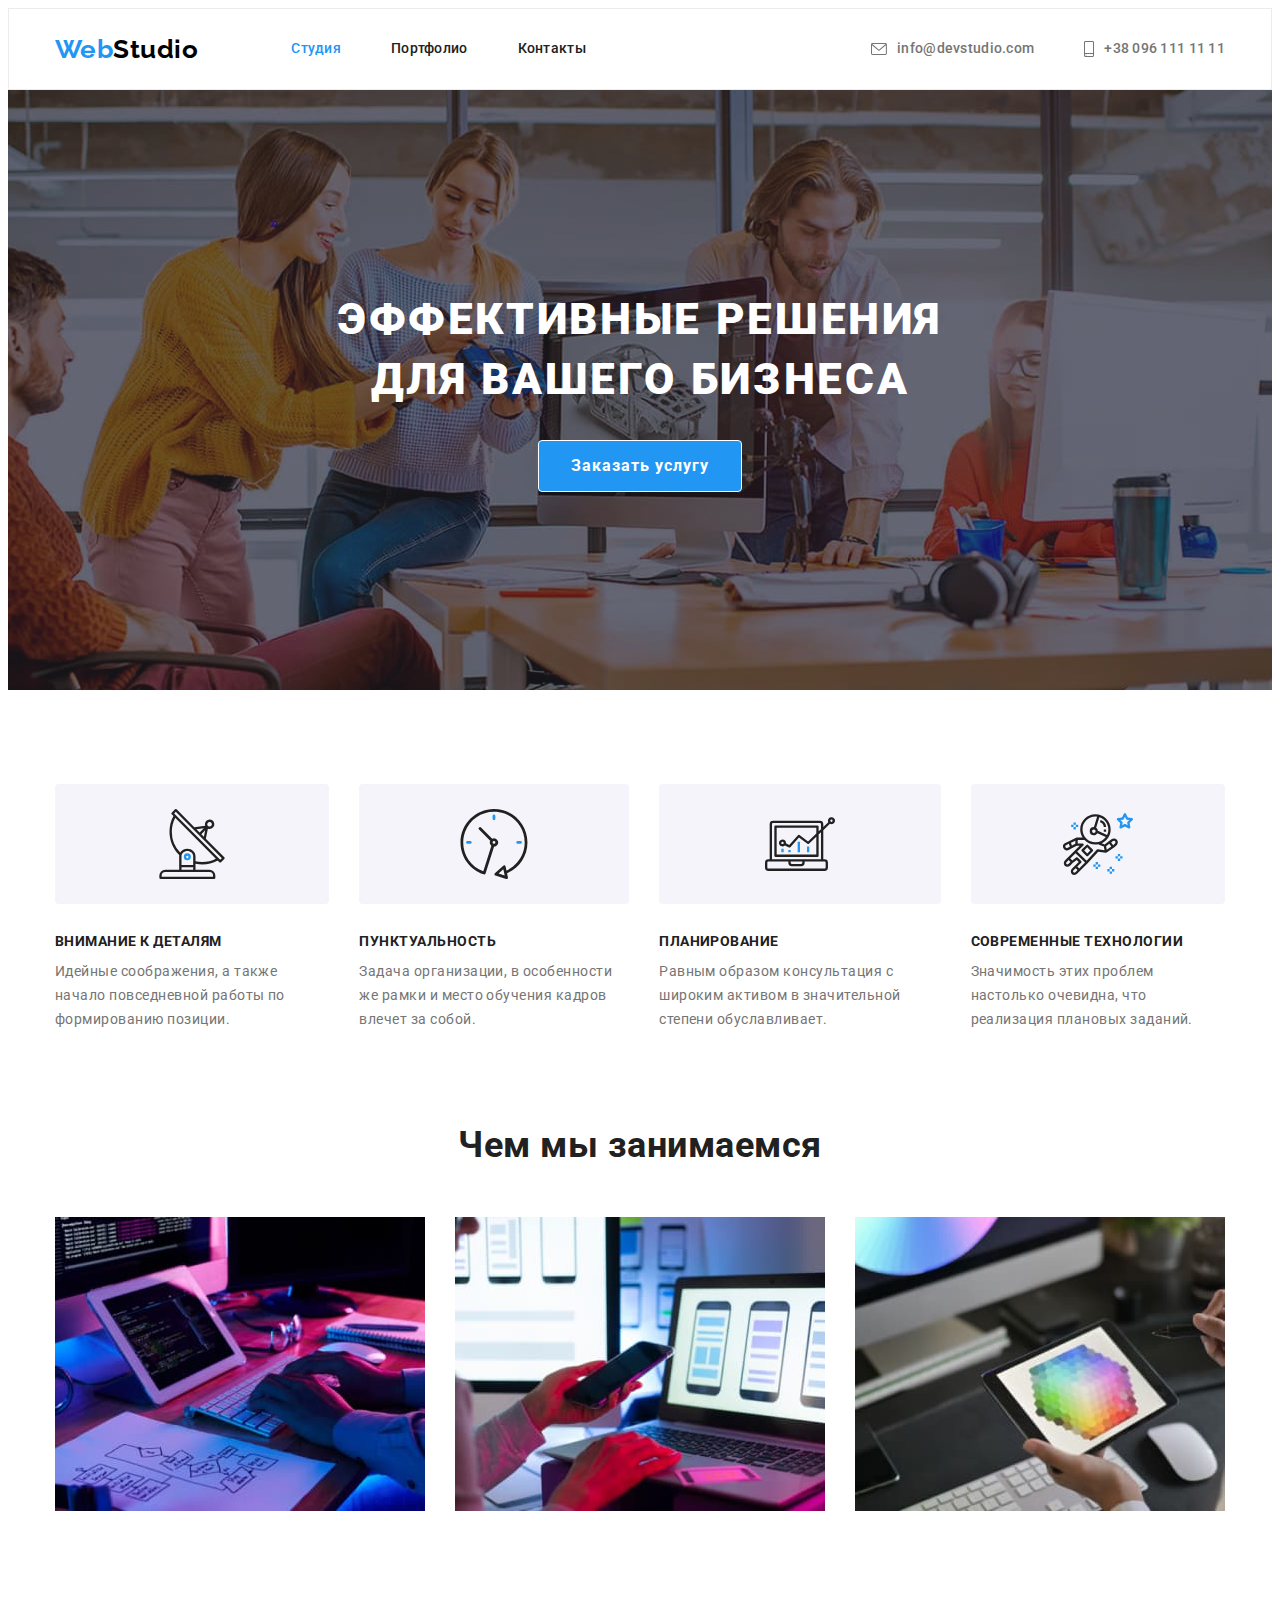
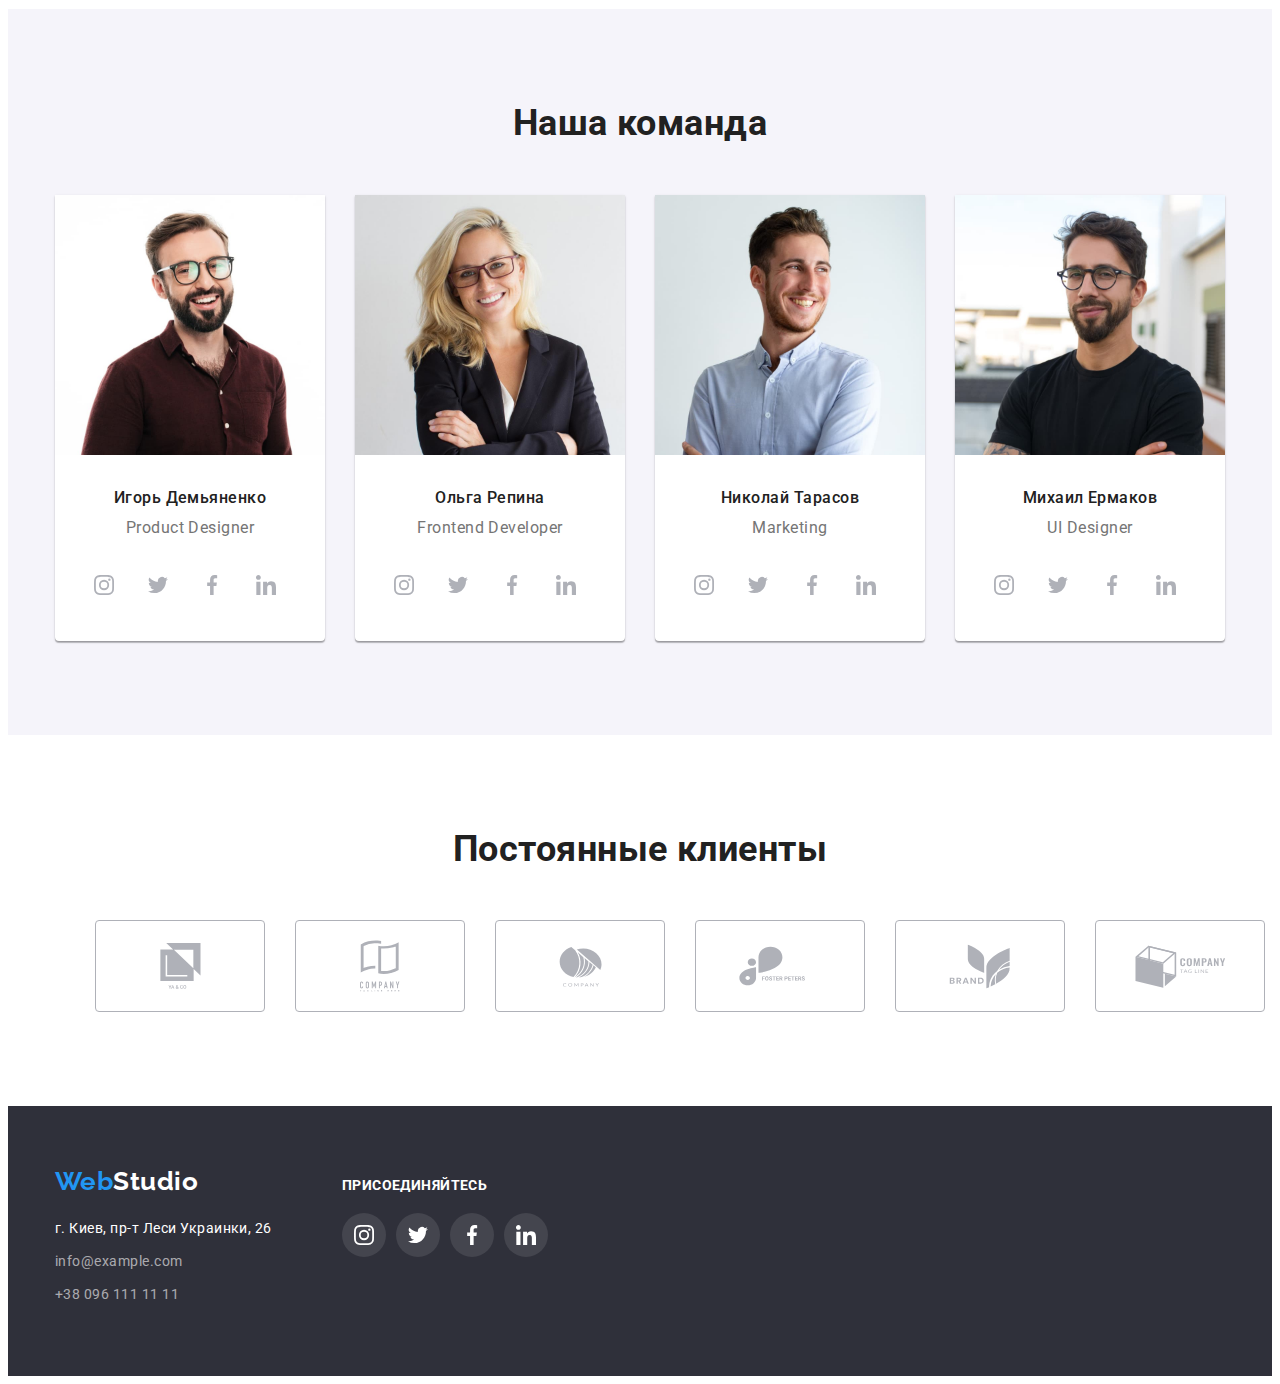
==== index.html @ 28f745b4 "Initial commit" ====
<!DOCTYPE html>
<html lang="ru">
  <head>
    <meta charset="UTF-8" />
    <meta http-equiv="X-UA-Compatible" content="IE=edge" />
    <meta name="viewport" content="width=device-width, initial-scale=1.0" />
    <title>Document</title>
    <link
      href="https://fonts.googleapis.com/css2?family=Raleway:wght@700&family=Roboto:wght@400;500;700;900&display=swap"
      rel="stylesheet"
    />
    <link
      rel="stylesheet"
      href="https://cdnjs.cloudflare.com/ajax/libs/modern-normalize/1.1.0/modern-normalize.min.css"
      integrity="sha512-wpPYUAdjBVSE4KJnH1VR1HeZfpl1ub8YT/NKx4PuQ5NmX2tKuGu6U/JRp5y+Y8XG2tV+wKQpNHVUX03MfMFn9Q=="
      crossorigin="anonymous"
      referrerpolicy="no-referrer"
    />
    <link rel="stylesheet" href="./css/styles.css" />
  </head>
  <body class="page">
    <!-- Шапка -->
    <header>
      <div class="container">
        <nav class="main-nav-cont">
          <a href="./index.html" class="logo"
            ><span class="logo-part">Web</span
            ><span class="logo-parttwo">Studio</span></a
          >
          <ul class="site-nav list">
            <li class="nav-item">
              <a href="./index.html" class="link studio nav-active">Студия</a>
            </li>
            <li class="nav-item">
              <a href="./portfolio.html" class="link">Портфолио</a>
            </li>
            <li class="nav-item"><a href="" class="link">Контакты</a></li>
          </ul>

          <ul class="contact list">
            <li class="contact-item">
              <a href="mailto:info@devstudio.com" class="info"
                ><svg class="icon-letter">
                  <use href="./images/icon/icons.svg#letter"></use>
                </svg>
                info@devstudio.com</a
              >
            </li>
            <li class="contact-item">
              <a href="tel:+380961111111" class="info"
                ><svg class="icon-smartphone">
                  <use href="./images/icon/icons.svg#smartphone"></use>
                </svg>
                +38 096 111 11 11</a
              >
            </li>
          </ul>
        </nav>
      </div>
    </header>
    <!-- Уникальный контент страницы -->
    <main>
      <!-- Герой -->
      <section class="hero">
        <div class="container hero-center">
          <h1 class="hero-title">
            Эффективные решения <br />
            для вашего бизнеса
          </h1>
          <button type="button" class="button-general">Заказать услугу</button>
        </div>
      </section>
      <!-- Пункты эфективного бизнеса -->
      <section class="section">
        <div class="container">
          <h2 class="opacity">Пункты эфективного бизнеса</h2>
          <ul class="list items-way">
            <li class="li-way icon-antena">
             <div class="container-tile"> <svg class=""><use href="./images/icon/icons.svg#antenna"></use></svg> </div>
              <h3 class="subtitle">Внимание к деталям</h3>
              <p class="item">
                Идейные соображения, а также начало повседневной работы по
                формированию позиции.
              </p>
            </li>
            <li class="li-way icon-clock">
            <div class="container-tile"><svg class=""><use href="./images/icon/icons.svg#clock"></use></svg></div> 
              <h3 class="subtitle">Пунктуальность</h3>
              <p class="item">
                Задача организации, в особенности же рамки и место обучения
                кадров влечет за собой.
              </p>
            </li>
            <li class="li-way icon-diagram">
            <div class="container-tile"> <svg class=""><use href="./images/icon/icons.svg#diagram"></use></svg></div>
              <h3 class="subtitle">Планирование</h3>
              <p class="item">
                Равным образом консультация с широким активом в значительной
                степени обуславливает.
              </p>
            </li>
            <li class="li-way icon-cosmonavt">
             <div class="container-tile"> <svg class=""><use href="./images/icon/icons.svg#cosmonavt"></use></svg></div>
              <h3 class="subtitle">Современные технологии</h3>
              <p class="item">
                Значимость этих проблем настолько очевидна, что реализация
                плановых заданий.
              </p>
            </li>
          </ul>
        </div>
      </section>
      <!-- Род занятий -->
      <section class="section-doing">
        <div class="container">
          <h2 class="doing">Чем мы занимаемся</h2>
          <ul class="list doing-ul">
            <li class="doing-li">
              <img
                src="./images/img/coder.jpg"
                alt="кодирование на планшете"
                width="370"
              />
            </li>
            <li class="doing-li">
              <img
                src="./images/img/format.jpg"
                alt="оптимизация под мобильную версию на ноутбуке"
                width="370"
              />
            </li>
            <li class="doing-li">
              <img
                src="./images/img/color.jpg"
                alt="стилизация на планшете"
                width="370"
              />
            </li>
          </ul>
        </div>
      </section>
      <!-- Команда -->
      <section class="section section-team">
        <div class="container">
          <h2 class="team">Наша команда</h2>
          <ul class="list team-ul">
            <li class="team-li">
              <img
                src="./images/img/productdesigner.jpg"
                alt="Product Designer"
                width="270"
              />
              <div class="text-team">
                <h3 class="name-team">Игорь Демьяненко</h3>
                <p lang="en" class="item-team">Product Designer</p>
              
              
                <ul class="social-team">
                  <li><a href=""><svg class="logo-social">
                  <use href="./images/icon/icons.svg#insta"></use>
                </svg>
              </a>
            </li>
                  <li><a href=""><svg class="logo-social">
                  <use href="./images/icon/icons.svg#twitter"></use>
                </svg>
              </a>
            </li>
                  <li><a href=""><svg class="logo-social">
                  <use href="./images/icon/icons.svg#facebook"></use>
                </svg>
              </a>
            </li>
                  <li><a href=""> <svg class="logo-social">
                  <use href="./images/icon/icons.svg#linkin"></use>
                </svg>
              </a>
            </li>
                </ul>
                </div>
            </li>
            <li class="team-li">
              <img
                src="./images/img/frontenddeveloper.jpg"
                alt="Frontend Developer"
                width="270"
              />
              <div class="text-team">
                <h3 class="name-team">Ольга Репина</h3>
                <p lang="en" class="item-team">Frontend Developer</p>
                      <ul class="social-team">
                  <li><a href=""><svg class="logo-social">
                  <use href="./images/icon/icons.svg#insta"></use>
                </svg>
              </a>
            </li>
                  <li><a href=""><svg class="logo-social">
                  <use href="./images/icon/icons.svg#twitter"></use>
                </svg>
              </a>
            </li>
                  <li><a href=""><svg class="logo-social">
                  <use href="./images/icon/icons.svg#facebook"></use>
                </svg>
              </a>
            </li>
                  <li><a href=""> <svg class="logo-social">
                  <use href="./images/icon/icons.svg#linkin"></use>
                </svg>
              </a>
            </li>
                </ul>
              </div>
            </li>
            <li class="team-li">
              <img
                src="./images/img/marketing.jpg"
                alt="Marketing"
                width="270"
              />
            <div class="text-team">
              <h3 class="name-team">Николай Тарасов</h3>
              <p lang="en" class="item-team">Marketing</p>
                            <ul class="social-team">
                <li><a href=""><svg class="logo-social">
                <use href="./images/icon/icons.svg#insta"></use>
              </svg>
            </a>
          </li>
                <li><a href=""><svg class="logo-social">
                <use href="./images/icon/icons.svg#twitter"></use>
              </svg>
            </a>
          </li>
                <li><a href=""><svg class="logo-social">
                <use href="./images/icon/icons.svg#facebook"></use>
              </svg>
            </a>
          </li>
                <li><a href=""> <svg class="logo-social">
                <use href="./images/icon/icons.svg#linkin"></use>
              </svg>
            </a>
          </li>
              </ul>
            </div>
            </li>
            <li class="team-li">
              <img
                src="./images/img/uidesigner.jpg"
                alt="UI Designer"
                width="270"
              />
            <div class="text-team">
              <h3 class="name-team">Михаил Ермаков</h3>
              <p lang="en" class="item-team">UI Designer</p>
                            <ul class="social-team">
                <li><a href=""><svg class="logo-social">
                <use href="./images/icon/icons.svg#insta"></use>
              </svg>
            </a>
          </li>
                <li><a href=""><svg class="logo-social">
                <use href="./images/icon/icons.svg#twitter"></use>
              </svg>
            </a>
          </li>
                <li><a href=""><svg class="logo-social">
                <use href="./images/icon/icons.svg#facebook"></use>
              </svg>
            </a>
          </li>
                <li><a href=""> <svg class="logo-social">
                <use href="./images/icon/icons.svg#linkin"></use>
              </svg>
            </a>
          </li>
              </ul>
              </div>
            </li>
          </ul>
        </div>
      </section>
      <!-- Постоянные клиенты -->
      <section class="section">
        <div class="container">
          <h2 class="always-clines">Постоянные клиенты</h2>
          
          <ul class="wrapper-container">
            <li class="clines-container"><a href=""><svg class="clines yaco">
                  <use href="./images/icon/icons.svg#yaco"></use>
                </svg></a></li>
            <li class="clines-container"><a href=""><svg class="clines company-here">
                  <use href="./images/icon/icons.svg#company-here"></use>
                </svg></a></li>
            <li class="clines-container"><a href=""><svg class="clines company">
                  <use href="./images/icon/icons.svg#company"></use>
                </svg></a></li>
            <li class="clines-container"><a href=""> <svg class="clines foster-peters">
                  <use href="./images/icon/icons.svg#foster-peters"></use>
                </svg></a></li>
            <li class="clines-container"><a href=""><svg class="clines brand">
                  <use href="./images/icon/icons.svg#brand"></use>
                </svg></a></li>
            <li class="clines-container"><a href=""><svg class="clines tag-line">
                  <use href="./images/icon/icons.svg#tag-line"></use>
                </svg></a></li>
          </ul>
        </div>
      </section>
    </main>
    <!-- Подвал -->
    <footer class="footer">
      <div class="container">
        <div class="footer-container">
          <div>
          <a href="./index.html" class="logo"
          ><span class="logo-part">Web</span
          ><span class="logo-low">Studio</span></a
        >
        <ul class="contact-footer list">
          <li class="map-li">
            <a
              href="https://www.google.com.ua/maps/place/%D0%B1%D1%83%D0%BB.+%D0%9B%D0%B5%D1%81%D0%B8+%D0%A3%D0%BA%D1%80%D0%B0%D0%B8%D0%BD%D0%BA%D0%B8,+26,+%D0%9A%D0%B8%D0%B5%D0%B2,+02000/@50.4265807,30.5361971,17z/data=!3m1!4b1!4m5!3m4!1s0x40d4cf0e033ecbe9:0x57a4dffefec77da0!8m2!3d50.4265807!4d30.5383858?hl=ru"
              target="_blank"
              rel="noopener noreferrer"
              class="map"
              >г. Киев, пр-т Леси Украинки, 26</a
            >
          </li>
          <li class="info-li">
            <a href="mailto:info@example.com" class="info-footer"
              >info@example.com</a
            >
          </li>
          <li class="info-li">
            <a href="tel:+380961111111" class="info-footer"
              >+38 096 111 11 11</a
            >
          </li>         
        </ul>
      </div>
      <div class="join-container">
                     <h2 class="injoin">присоединяйтесь</h2>
             <ul class="icon-footer">
              <li><a href=""><svg>
            <use href="./images/icon/icons.svg#insta"></use>
          </svg>
        </a>
      </li>
              <li><a href=""><svg>
            <use href="./images/icon/icons.svg#twitter"></use>
          </svg>
        </a>
      </li>
              <li><a href=""> <svg>
            <use href="./images/icon/icons.svg#facebook"></use>
          </svg>
        </a>
      </li>
              <li><a href=""><svg>
            <use href="./images/icon/icons.svg#linkin"></use>
          </svg>
        </a>
      </li>
        </ul>
        </div>
        </div>
      </div>
    </footer>
  </body>
</html>
---- css/styles.css ----
html {
  box-sizing: border-box;
}
*,
*::after,
*::before {
 box-sizing: inherit; 
}

:root {
  --primary-text-color:#212121;
  --primary-bg-color:#FFFFFF;
  --accent-color: #2196F3;
  --block-background-color: rgba(47, 48, 58, 0.4);
  --info-color-footer: rgba(255, 255, 255, 0.6);
  --item-contact:#757575;
  --part-of-logo: #000000;
  --secondary-button-color:#F5F4FA;
  --border-color-head:#ECECEC;
  --border-color-portfolio: #EEEEEE;
  --footer-color: #2F303A;
}

body {
  background-color: var(--primary-bg-color);
  color: var(--primary-text-color);
  font-family: Roboto, sans-serif;
  letter-spacing: 0.03em;
}
.container {
  width: 1200px;
  padding-left: 15px;
  padding-right: 15px;
  margin-left: auto;
  margin-right: auto;
}
h1,
h2,
h3,
p,
ul {
margin-top: 0;
margin-bottom: 0; }

header {
  border: 1px solid var(--border-color-head);
}
/* logo */
.logo {
  color: var(--part-of-logo);
  text-decoration: none;

  font-family: Raleway, sans-serif;
    font-size: 26px;
    line-height: 1.19;
    font-weight: 700;
}
.logo-part {
  color:var(--accent-color);
}
.logo-parttwo {
  color: var(--part-of-logo);
}
.logo-low {
  color: var(--primary-bg-color);
}
/* Util */
.list {
  list-style: none;
  margin-top: 0;
  margin-bottom: 0;
  padding-left: 0;
}
/* site-nav */
.main-nav-cont {
  display: flex;
  align-items: center;

}


.site-nav {
    display: flex;

    font-weight: 500;
    font-size: 14px;
    line-height: 1.14;
    letter-spacing: 0.02em;
    margin-left: 93px;
}

.site-nav .nav-item:not(:last-child) {
margin-right: 50px;
}
.site-nav .link:hover,
.site-nav .link:focus {
  color:var(--accent-color);
}
.site-nav .link {
  display: flex;
  padding-top: 32px;
  padding-bottom: 32px;
}

.link {
 text-decoration: none;
 color: var(--primary-text-color);
}
.nav-active {
  color: var(--accent-color);
}
.portfolio {
  color: var(--accent-color);
}
/* contact */
.contact {
  display: flex;
  margin-left: auto;

  color:var(--item-contact);
  font-weight: 500;
  font-size: 14px;
  line-height: 1.14;
  letter-spacing: 0.02em;
}


/* logo letter phone */
.icon-letter {
 width: 16px;
 height: 12px;
 margin-right: 10px;
fill: currentColor;
}
.icon-smartphone {
  width: 10px;
  height: 16px;
  margin-right: 10px;
  fill: currentColor;
  
}
.icon-smartphone:hover,
.icon-smartphone:focus {
  fill: var(--accent-color);
  cursor: pointer;
}

.icon-smartphone:hover,
.icon-smartphone:focus {
  fill: var(--accent-color);
  cursor: pointer;
}



.contact .contact-item:not(:last-child) {
  margin-right: 50px;
}
.contact .info:hover,
.contact .info:focus {
  color: var(--accent-color);
}
.icon-letter .icon-smartphone:hover {
  color: var(--accent-color);
}
/* logo-contact */
.contact-item {
  display: flex;
}

.info {
  text-decoration: none;
  color: var(--item-contact);
  display: flex;
  align-items: center;
}
/* Hero */

.hero-title {
  margin-top: 0;
  margin-bottom: 30px;

  color: var(--primary-bg-color);
    font-weight: 900;
    font-size: 44px;
    line-height: 1.36;
    letter-spacing: 0.06em;
    text-align: center;
    text-transform: uppercase;

}
.hero {
  background-color: var(--footer-color);
  text-align: center;
  padding-top: 200px;
  padding-bottom: 200px;
  max-width: 1600px;
  margin-left: auto;
  margin-right: auto;
  height: 600px;

  background-image: linear-gradient(to right,
        var(--block-background-color),
        var(--block-background-color)),
      url(../images/img/hero.jpg);
  background-repeat: no-repeat;
  background-size: cover;
  background-position: center;

}
.section {
 padding-top: 94px;
 padding-bottom: 94px;
}
/* items effective way */
.items-way {
  display: flex;
}
.container-tile {
  height: 120px;
  display: flex;
  background-color: var(--secondary-button-color);
  border-radius: 4px;
  margin-bottom: 30px;
  justify-content: center;
}

.container-tile svg {
  width: 70px;
}

.items-way .li-way:not(:last-child) {
  margin-right: 30px;
}
/* icon */

.subtitle {
    font-weight: 700;
    font-size: 14px;
    line-height: 1.14;
    text-transform: uppercase;
    margin-top: 0;
    margin-bottom: 10px;
    display: flex;
}

.opacity {
  opacity: 0;
  display: none;
  cursor: pointer;
}
/* item */
.item {
    color:var(--item-contact);
    font-size: 14px;
    line-height: 1.7;
    margin-top: 0;
}
/* Doing */
.section-doing {
  padding-bottom: 94px;
}
.doing-ul {
  display: flex;
}
.doing-ul .doing-li:not(:last-child) {
  margin-right: 30px;
}
.doing {
    font-weight: 700;
    font-size: 36px;
    line-height: 1.16;
    margin-top: 0;
    margin-bottom: 50px;
    text-align: center;
}
/* team */
.section-team {
  background-color: var(--secondary-button-color);
}
.team-ul {
  display: flex;
}
.team-li {
  background-color: var(--primary-bg-color);
  box-shadow: 0px 1px 3px rgba(0, 0, 0, 0.12), 0px 1px 1px rgba(0, 0, 0, 0.14), 0px 2px 1px rgba(0, 0, 0, 0.2);
    border-radius: 0px 0px 4px 4px;
}
.team-ul .team-li:not(:last-child) {
  margin-right: 30px;
}
.team {
    font-weight: 700;
    font-size: 36px;
    line-height: 1.16;
    margin-top: 0;
    margin-bottom: 50px;
    text-align: center;
}
.text-team {
  text-align: center;
  padding-top: 30px;
  padding-bottom: 30px;

}
.name-team {
    font-weight: 500;
    font-size: 16px;
    line-height: 1.18;
    margin-top: 0;
    margin-bottom: 10px;
}
.item-team {
  color: var(--item-contact);
  font-size: 16px;
  line-height: 19px;
  margin-top: 0;
  margin-bottom: 10px;
}
.social-team {
  list-style: none;
  display: flex;
  justify-content: center;
  padding: 0;
 
}
.logo-social {
  border-radius: 50%;
  fill:#afb1b8;
  width: 44px;
  height: 44px;
  cursor: pointer;
  margin-top: 16px;
}
.social-team li {
  margin-right: 10px;
}
.logo-social:hover,
.social-team a:focus .logo-social {
  fill: var(--primary-bg-color);
  background-color: var(--accent-color);
}

*,
*:focus,
*:hover {
  outline: none;
}

    /* var(--primary-bg-color)
    fill="#afb1b8" style="fill:var(--color3, #afb1b8)" */
/* Постоянные клиенты */
.always-clines {
  font-weight: 700;
  font-size: 36px;
  line-height: 1.16;
  margin-top: 0;
  margin-bottom: 50px;
  text-align: center;
}
.wrapper-container {
  display: flex;
  gap: 30px;
}
.clines-container {
  display: flex;
  align-items: center;
  width: 170px;
  height: 92px;
  border: 1px solid #AFB1B8;
  border-radius: 4px;
  justify-content: center;
}
.clines  {
  width: 41px;
  height: 46px;
  fill:#afb1b8 ;
}
.clines-container:hover, .clines-container a:focus {
  border: 1px solid var(--accent-color);
  cursor: pointer;
}

.clines-container a {
      width: inherit;
        height: inherit;
        display: flex;
        justify-content: center;
        align-items: center;
}

.clines-container:hover svg, .clines-container a:focus svg {
  fill: var(--accent-color);
}
/* fill="#afb1b8" style="fill:var(--color3, #afb1b8)" */

.yaco {
width: 41px;
height: 46px;
}
.company-here {
  width: 40px;
  height: 52px;
}

.company {
width: 43px;
height: 41px;
}

.foster-peters {
width: 84px;
height: 40px;
}

.brand {
  width: 62px;
  height: 45px;
}

.tag-line {
  width: 93px;
  height: 43px;
  }
.container-tile svg {
  width: 70px;
}

/* footer */
.footer {
  background-color: var(--footer-color);
  padding-top: 60px;
  padding-bottom: 60px;
}
.map {
  color:var(--primary-bg-color);
  text-decoration: none;
  font-size: 14px;
  line-height: 1.7;
    
}
.map-li {
margin-top: 20px;
}
.info-footer {
  color: var(--info-color-footer);
  text-decoration: none;
  font-size: 14px;
  line-height: 1.7;

}
.info-li {
  margin-top: 9px;
  margin-bottom: 9px;
}
.contact-footer .info-footer:hover,
.contact-footer .info-footer:focus {
  color: var(--accent-color);
}

.contact-footer .map:hover,
.contact-footer .map:focus {
  color: var(--accent-color);
}

/* Присоединяйся */
.join-container {
  width: 206px;
  height: 80px;
  margin-left: 70px;
  margin-right: auto;
  margin-bottom: 30px;
}
.injoin {
  display: flex;
  font-weight: 700;
  font-size: 14px;
  line-height: 16px;
  letter-spacing: 0.03em;
  text-transform: uppercase;
  color: var(--primary-bg-color);
}
.footer-container {
  display: flex;
  align-items: baseline;
}
.icon-footer {
  margin-left: -40px;
  margin-top: 20px;
  list-style: none;
  display: flex;
  gap: 10px;
  
}

.icon-footer svg {
  border-radius: 50px;
  height: 44px;
  width: 44px;
  fill: var(--primary-bg-color);
  background-color:rgba(255, 255, 255, 0.1);
}
.icon-footer svg:hover,
.icon-footer a:focus svg {
  background-color: var(--accent-color);
  cursor: pointer;
}
/* fill="#fff" style="fill:var(--color4, #fff)" */

 

/* Button */
button {
  border-radius: 4px;
 text-align: center;
  border: 1px solid rgba(255, 255, 255, 1);
  font-family: inherit;
  cursor: pointer;
}
.button-general {
  padding: 10px 32px;
  min-width: 200px;

  color: var(--primary-bg-color);
  background-color:var(--accent-color);
  font-weight: 700;
  font-size: 16px;
  line-height: 1.87;
  letter-spacing: 0.06em;

}
/* other button */
.secondary-button {
  padding: 6px 22px;

  background-color: var(--secondary-button-color);
  font-weight: 500;
  font-size: 16px;
  line-height: 1.6;
  text-align: center;
}
.secondary-button:hover,
.secondary-button:focus {
  background-color: var(--accent-color);
  color: var(--primary-bg-color);
box-shadow: 0px 3px 1px rgba(0, 0, 0, 0.1), 0px 1px 2px rgba(0, 0, 0, 0.08), 0px 2px 2px rgba(0, 0, 0, 0.12);
border: 1px solid var(--accent-color);
}
.button-all {
min-width: 73px;
}
.button-web {
min-width: 128px;
}
.button-app {
min-width: 145px;
}

.button-marketing {
  min-width: 130px;
}


/* section portfolio */
.item-portfolio {
  font-weight: 700;
  font-size: 18px;
  line-height: 2;
  letter-spacing: 0.06em;
  margin-top: 0;
  margin-bottom: 4px;
  }
  .direction {
  color: var(--item-contact);
  font-size: 16px;
  line-height: 1.8;
  margin-top: 0;
  margin-bottom: 4px;
  }

  .btn-portfolio {
    margin-bottom: 50px;
    text-align: center;
    display: flex;
    justify-content: center; 
  }
    .btn-portfolio .list-portfolio-btn:not(:last-child) {
    margin-right: 8px;
  }

  .li-portfolio {
 width: 370px;
        }
  .li-portfolio:nth-child(3n){
margin-right: 0;
  }
 .li-portfolio:hover,
 .li-portfolio:focus {
  cursor: pointer;
  box-shadow: 0px 1px 1px rgba(0, 0, 0, 0.12), 0px 4px 4px rgba(0, 0, 0, 0.06), 1px 4px 6px rgba(0, 0, 0, 0.16);
 }
  .list-portfolio {
    display: flex;
    flex-wrap: wrap;
    gap: 30px;
  }
.items-li {
    border: 1px solid var(--border-color-portfolio);
    padding: 20px;
    margin-top: -5px;
  }
  
/* основной color: #212121; */
/*вторичный цвет  color: #757575 */
/* белый color: #FFFFFF; */
/* синий #2196F3 */
/* цвет фона E5E5E5 */
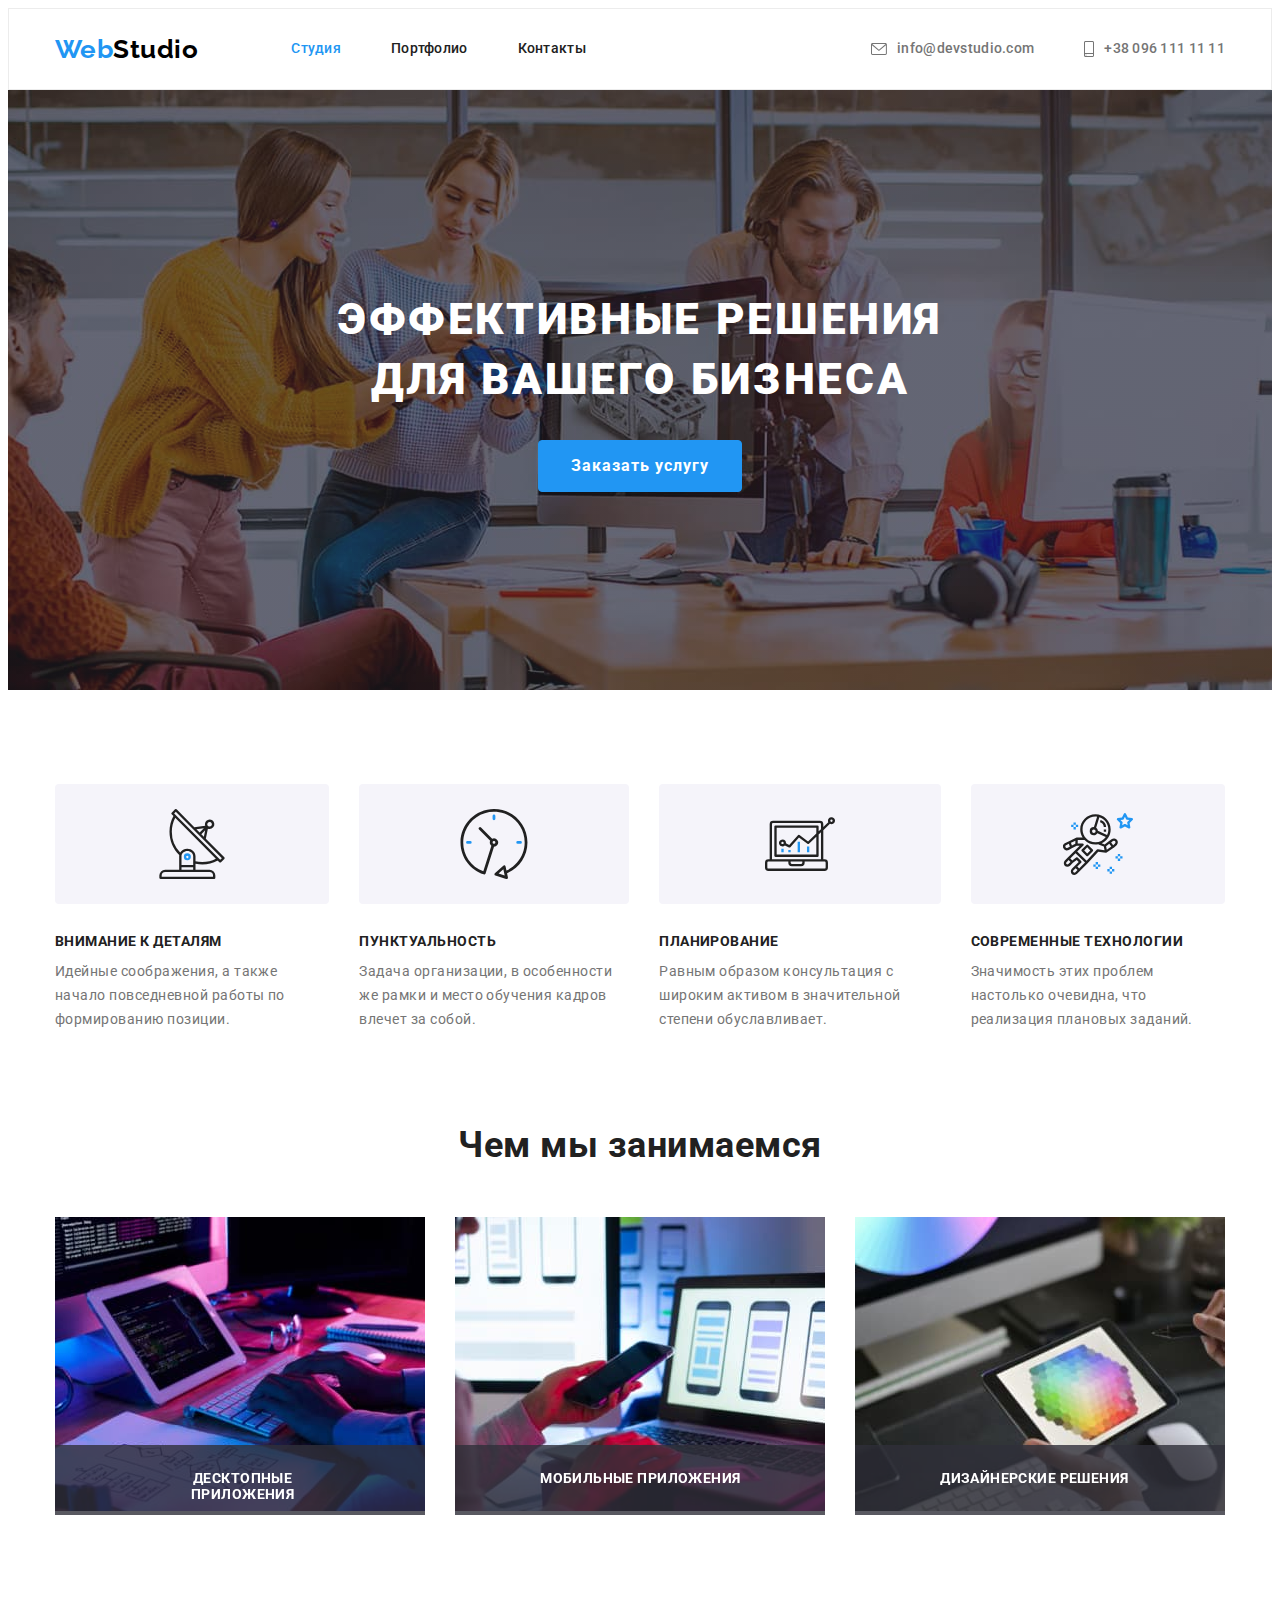
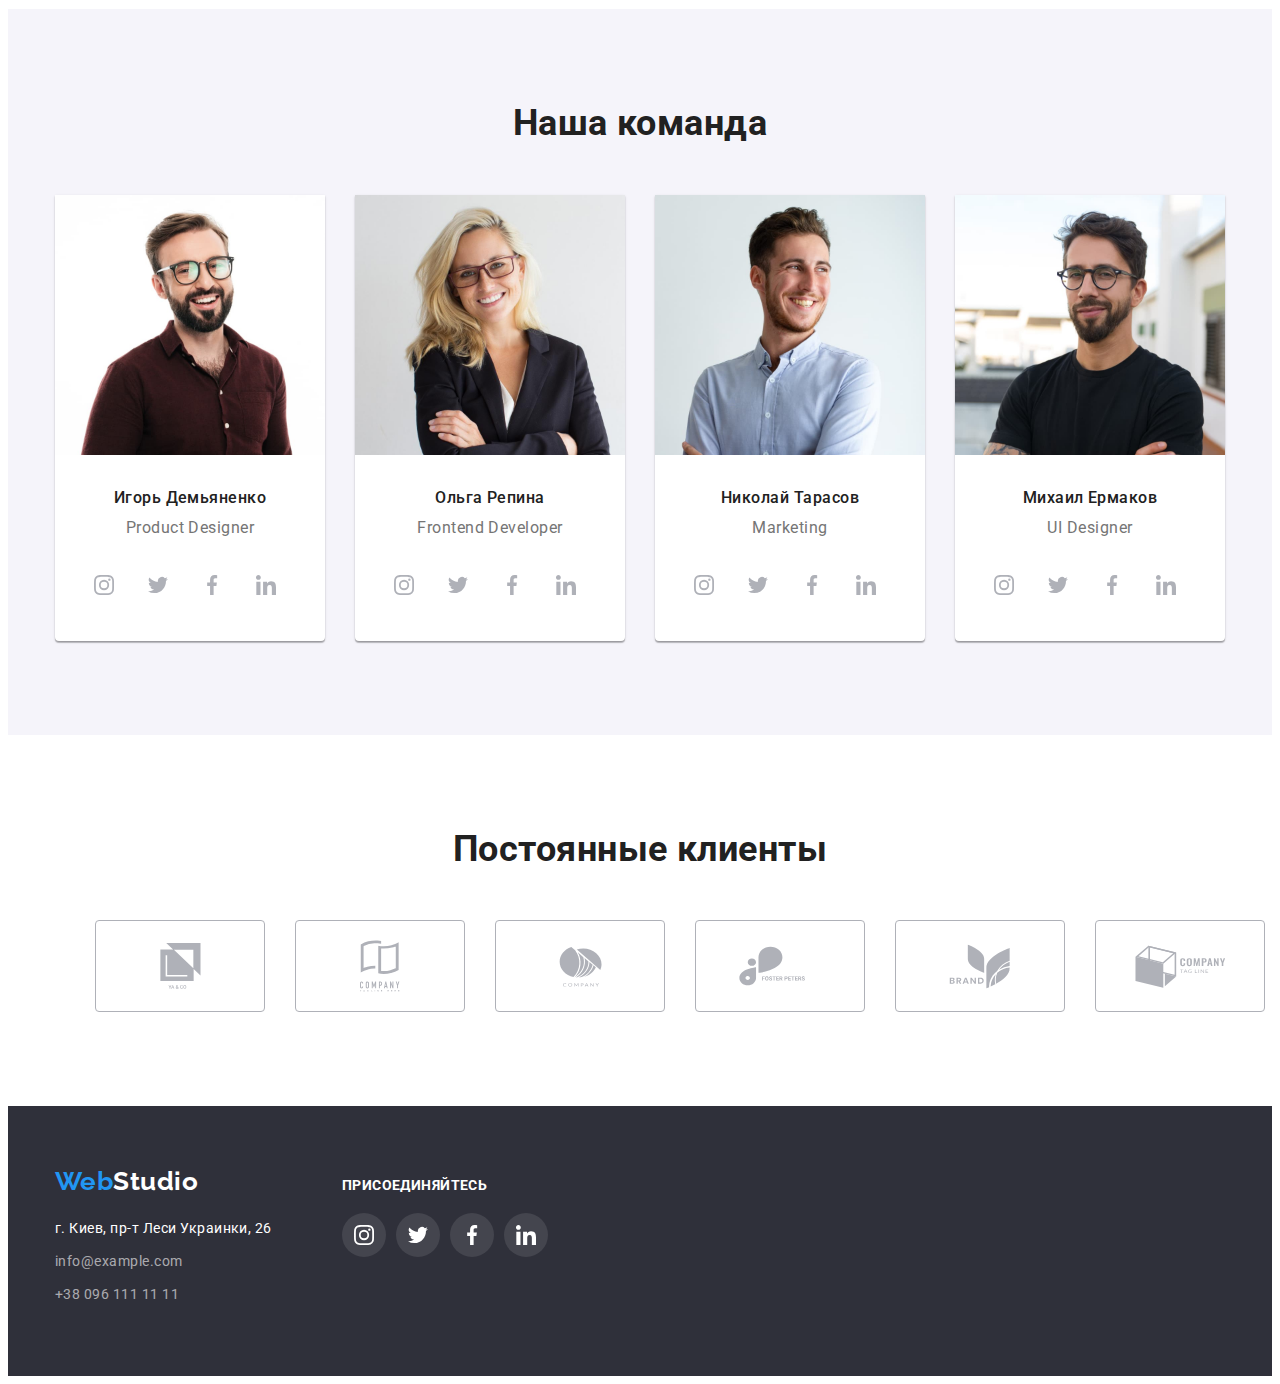
==== commit 72755e5f: "update" ====
--- a/index.html
+++ b/index.html
@@ -67,7 +67,13 @@
             Эффективные решения <br />
             для вашего бизнеса
           </h1>
-          <button type="button" class="button-general">Заказать услугу</button>
+          <button data-modal-open type="button" class="button-general">Заказать услугу</button>
+          <!-- Модальное окно -->
+          <div class="backdrop is-hidden" data-modal>
+            <div class="modal">
+              <button data-modal-close type="button">X</button>
+            </div>
+          </div>
         </div>
       </section>
       <!-- Пункты эфективного бизнеса -->
@@ -116,25 +122,35 @@
           <h2 class="doing">Чем мы занимаемся</h2>
           <ul class="list doing-ul">
             <li class="doing-li">
-              <img
+              <div class="doing-bgc">
+                <h3 class="doing-title" >Десктопные приложения</h3>
+                <img
                 src="./images/img/coder.jpg"
                 alt="кодирование на планшете"
                 width="370"
               />
+              </div>
+              
             </li>
             <li class="doing-li">
+              <div class="doing-bgc">
+                 <h3 class="doing-title">Мобильные приложения</h3>
               <img
                 src="./images/img/format.jpg"
                 alt="оптимизация под мобильную версию на ноутбуке"
                 width="370"
               />
+              </div>
             </li>
             <li class="doing-li">
+              <div class="doing-bgc">
+                <h3 class="doing-title">Дизайнерские решения</h3>
               <img
                 src="./images/img/color.jpg"
                 alt="стилизация на планшете"
                 width="370"
               />
+              </div>
             </li>
           </ul>
         </div>
@@ -368,5 +384,6 @@
         </div>
       </div>
     </footer>
+    <script src="./js/modal.js"></script>
   </body>
 </html>
--- a/css/styles.css
+++ b/css/styles.css
@@ -266,6 +266,37 @@
 .doing-ul .doing-li:not(:last-child) {
   margin-right: 30px;
 }
+.doing-bgc {
+  position: relative;
+}
+.doing-bgc::before {
+  content: '';
+  display: inline-block;
+  width: 100%;
+  height: 70px;
+  position: absolute;
+  bottom: 0;
+  background: rgba(47, 48, 58, 0.8);
+}
+.doing-title {
+  width: 205px;
+    height: 16px;
+    bottom: 0;
+     right: 0;
+  font-size: 14px;
+  line-height: 16px;
+  text-align: center;
+  letter-spacing: 0.03em;
+  text-transform: uppercase;
+  color: #FFFFFF;
+  display: flex;
+  position: absolute;
+  top: 85%;
+  left: 23%;
+  z-index: 1;
+
+}
+
 .doing {
     font-weight: 700;
     font-size: 36px;
@@ -521,13 +552,40 @@
   padding: 10px 32px;
   min-width: 200px;
 
+ 
+
   color: var(--primary-bg-color);
   background-color:var(--accent-color);
   font-weight: 700;
   font-size: 16px;
   line-height: 1.87;
   letter-spacing: 0.06em;
-
+  border: 1px solid var(--accent-color);
+
+}
+/* backdrop */
+.backdrop {
+  position: fixed;
+  top: 0;
+  left: 0;
+  width: 100%;
+  height: 100%;
+  background-color: rgba(0, 0, 0, 0.2);
+}
+.modal {
+  position: absolute;
+    top: 50%;
+    left: 50%;
+    transform: translate(-50%, -50%);
+  width: 528px;
+  height: 581px;
+   background-color: #fff;
+  z-index: 1;
+  border-radius: 4px;
+}
+.is-hidden {
+  opacity: 0;
+  pointer-events: none;
 }
 /* other button */
 .secondary-button {
@@ -593,6 +651,7 @@
         }
   .li-portfolio:nth-child(3n){
 margin-right: 0;
+
   }
  .li-portfolio:hover,
  .li-portfolio:focus {
@@ -609,7 +668,8 @@
     padding: 20px;
     margin-top: -5px;
   }
-  
+
+
 /* основной color: #212121; */
 /*вторичный цвет  color: #757575 */
 /* белый color: #FFFFFF; */
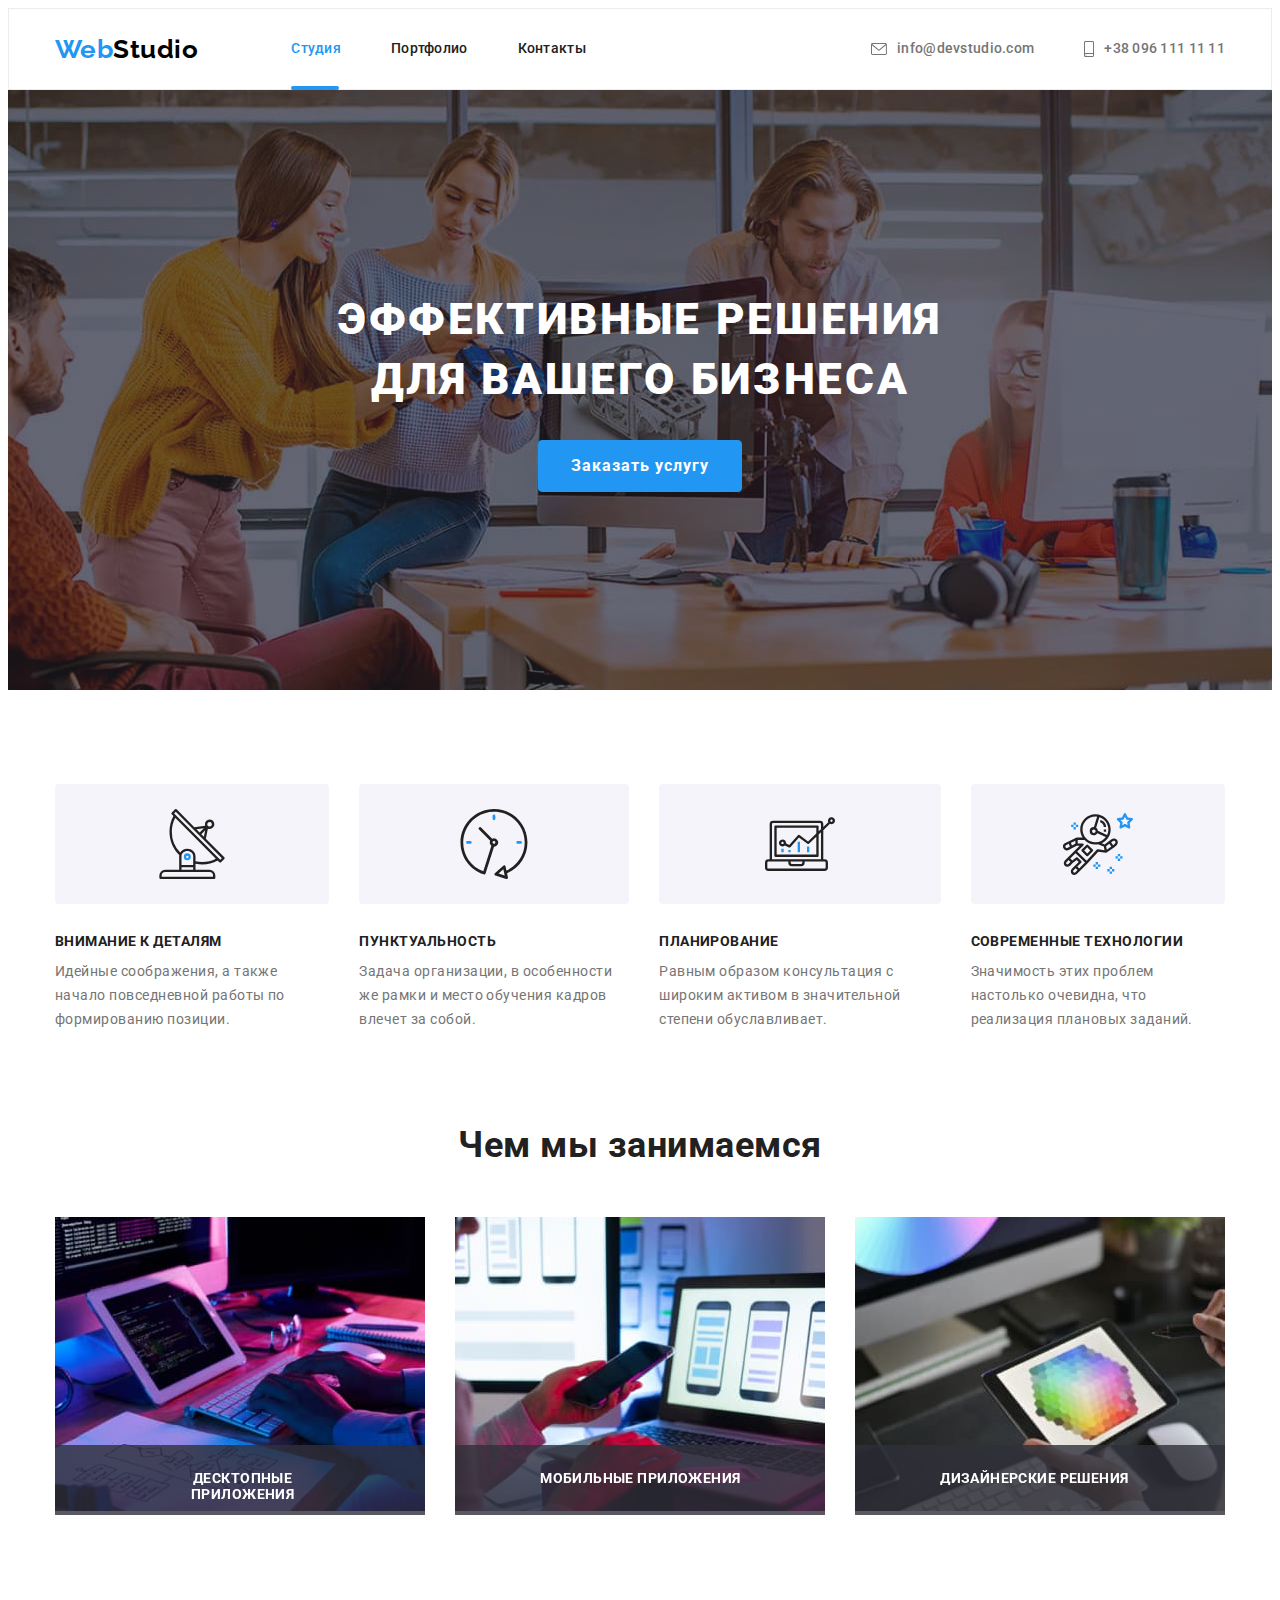
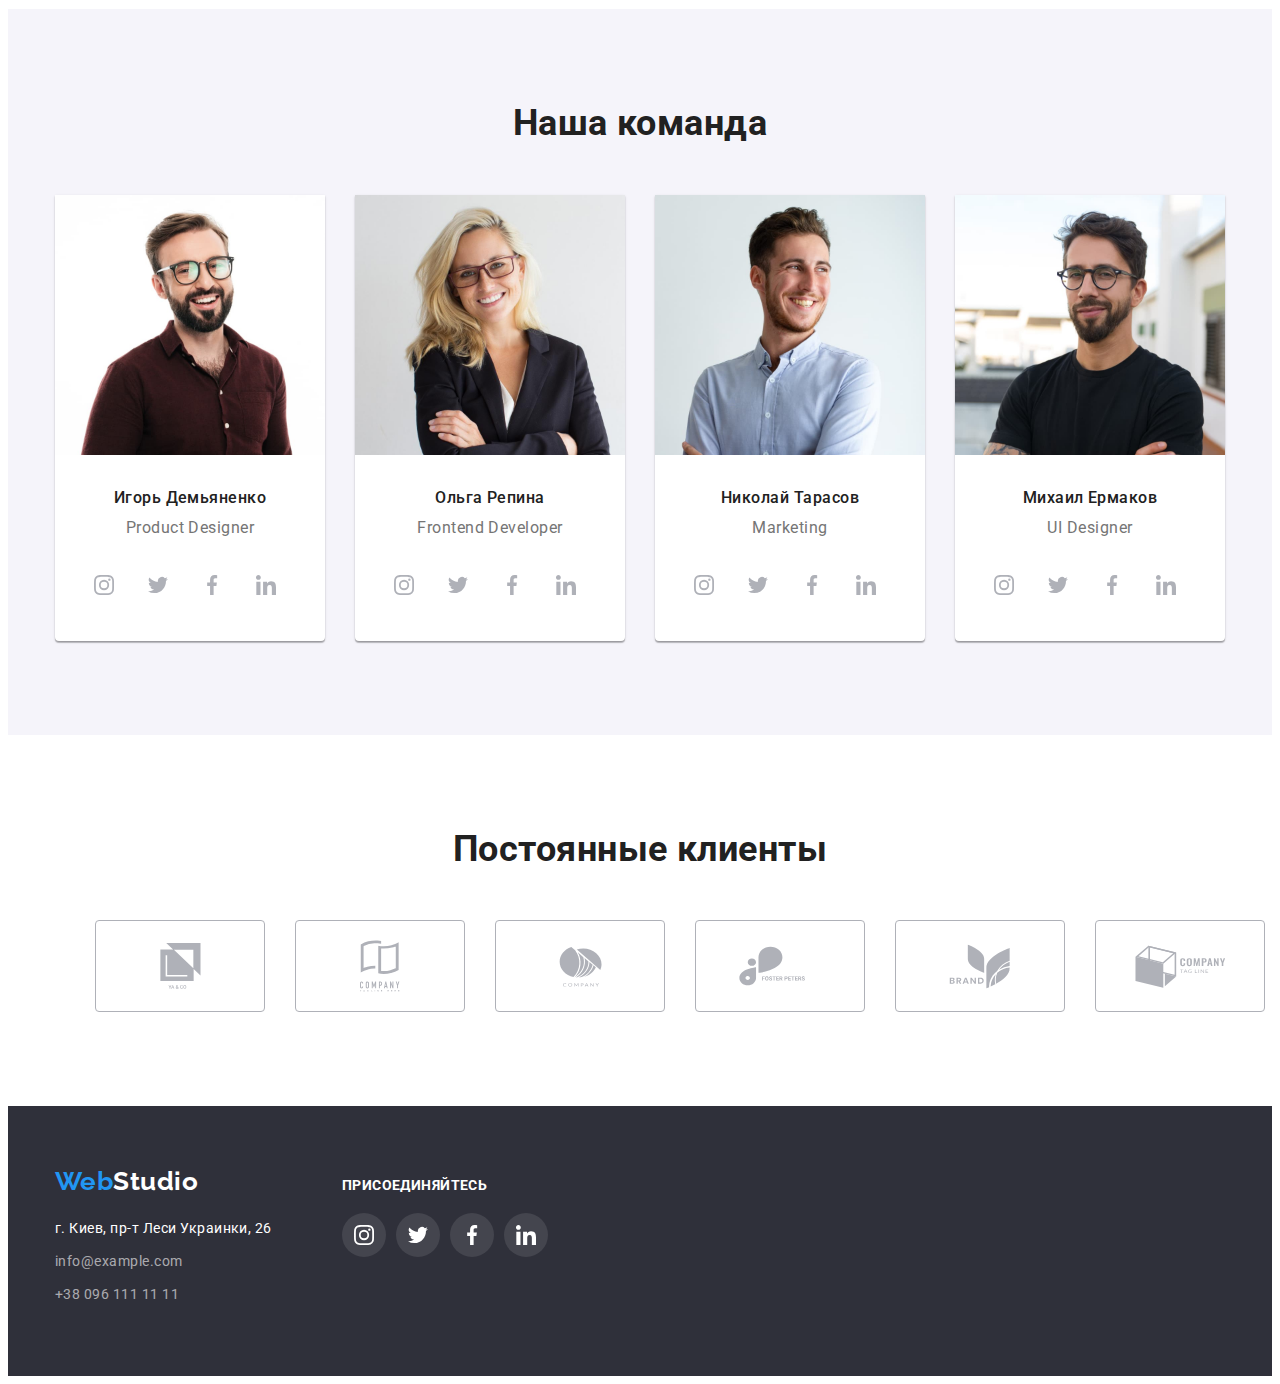
==== commit 91cd58cd: "update" ====
--- a/index.html
+++ b/index.html
@@ -29,8 +29,9 @@
           >
           <ul class="site-nav list">
             <li class="nav-item">
-              <a href="./index.html" class="link studio nav-active">Студия</a>
-            </li>
+              <a href="./index.html" class="link  nav-active">Студия</a>
+            </li>
+            <div class="studio"></div>
             <li class="nav-item">
               <a href="./portfolio.html" class="link">Портфолио</a>
             </li>
@@ -71,7 +72,7 @@
           <!-- Модальное окно -->
           <div class="backdrop is-hidden" data-modal>
             <div class="modal">
-              <button data-modal-close type="button">X</button>
+              <button class="btn-close" data-modal-close type="button"> <svg class="close-svg"><use href="./images/icon/vector.svg"></use></svg> </button>
             </div>
           </div>
         </div>
--- a/css/styles.css
+++ b/css/styles.css
@@ -81,14 +81,32 @@
 
 .site-nav {
     display: flex;
-
+    position: relative;
     font-weight: 500;
     font-size: 14px;
     line-height: 1.14;
     letter-spacing: 0.02em;
     margin-left: 93px;
 }
-
+.studio {
+  position: absolute;
+  bottom: -1px;
+  background-color: #2196F3;
+  width: 48px;
+  height: 4px;
+  border-radius: 2px;
+  border: none;
+}
+.portfolio-line {
+    position: absolute;
+    bottom: 0;
+    right: 117px;
+      background-color: #2196F3;
+      width: 78px;
+      height: 4px;
+      border-radius: 2px;
+      border: none;
+}
 .site-nav .nav-item:not(:last-child) {
 margin-right: 50px;
 }
@@ -563,6 +581,25 @@
   border: 1px solid var(--accent-color);
 
 }
+.btn-close {
+  position: absolute;
+  top: 0;
+  right: 0;
+  margin-right: 8px;
+  margin-top: 8px;
+  border: 1px solid rgba(0, 0, 0, 0.1);
+  border-radius: 50%;
+  width: 30px;
+  height: 30px;
+  background-color: #fff;
+}
+.close-svg {
+  position: absolute;
+  display: flex;
+  width: 11px;
+  height: 11px;
+  z-index: 1;
+}
 /* backdrop */
 .backdrop {
   position: fixed;
@@ -668,7 +705,36 @@
     padding: 20px;
     margin-top: -5px;
   }
-
+ 
+.li-portfolio:hover .portfolio-p {
+  opacity: 1;
+}
+.li-portfolio:hover .portfolio-fon::before {
+  opacity: 1;
+}
+
+.portfolio-fon {
+  position: relative;
+}
+.portfolio-fon::before {
+  content: '';
+    display: inline-block;
+    width: 100%;
+    height: 100%;
+    position: absolute;
+    bottom: 0;
+    background: rgba(33, 150, 243, 0.9);
+    opacity: 0;
+  }
+  .portfolio-p {
+    position: absolute;
+    top: 50%;
+    left: 50%;
+    transform: translate(-50%, -50%);
+    color: #FFFFFF;
+    display: flex;
+    opacity: 0;
+  }
 
 /* основной color: #212121; */
 /*вторичный цвет  color: #757575 */
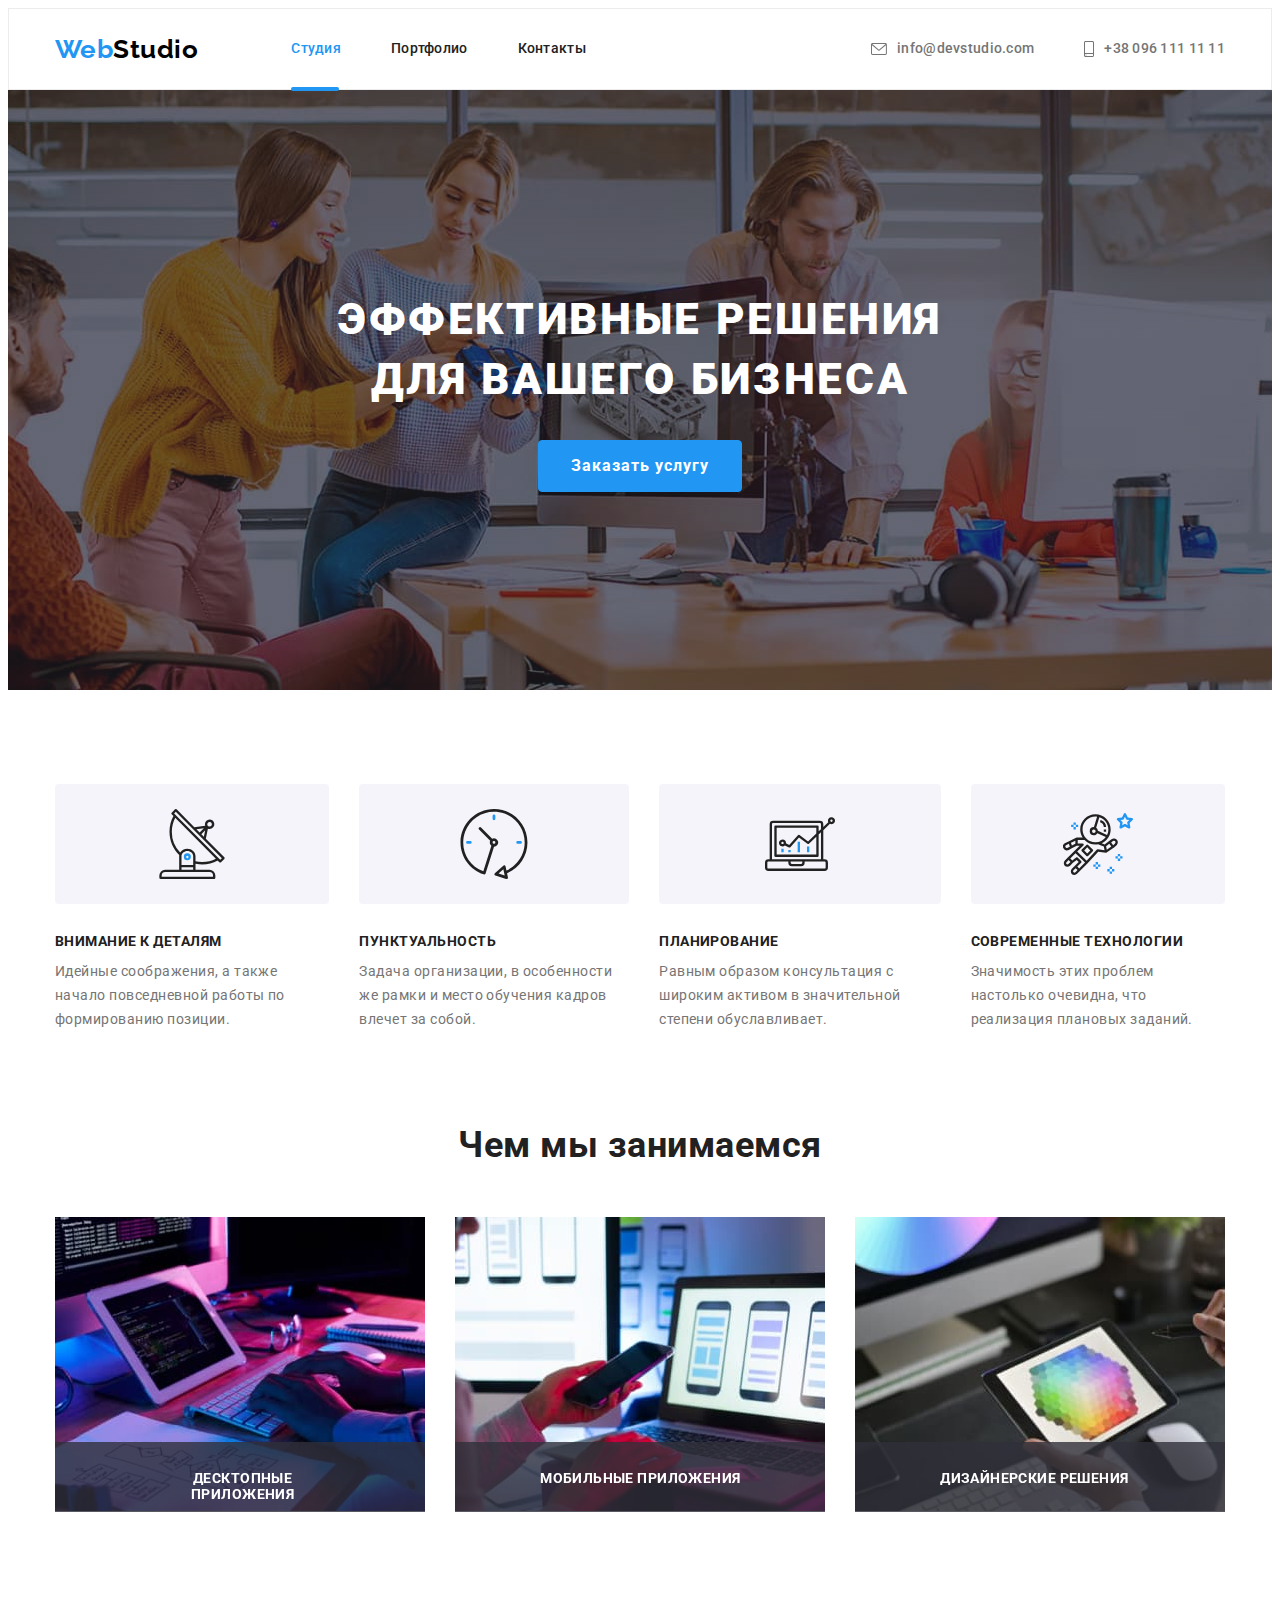
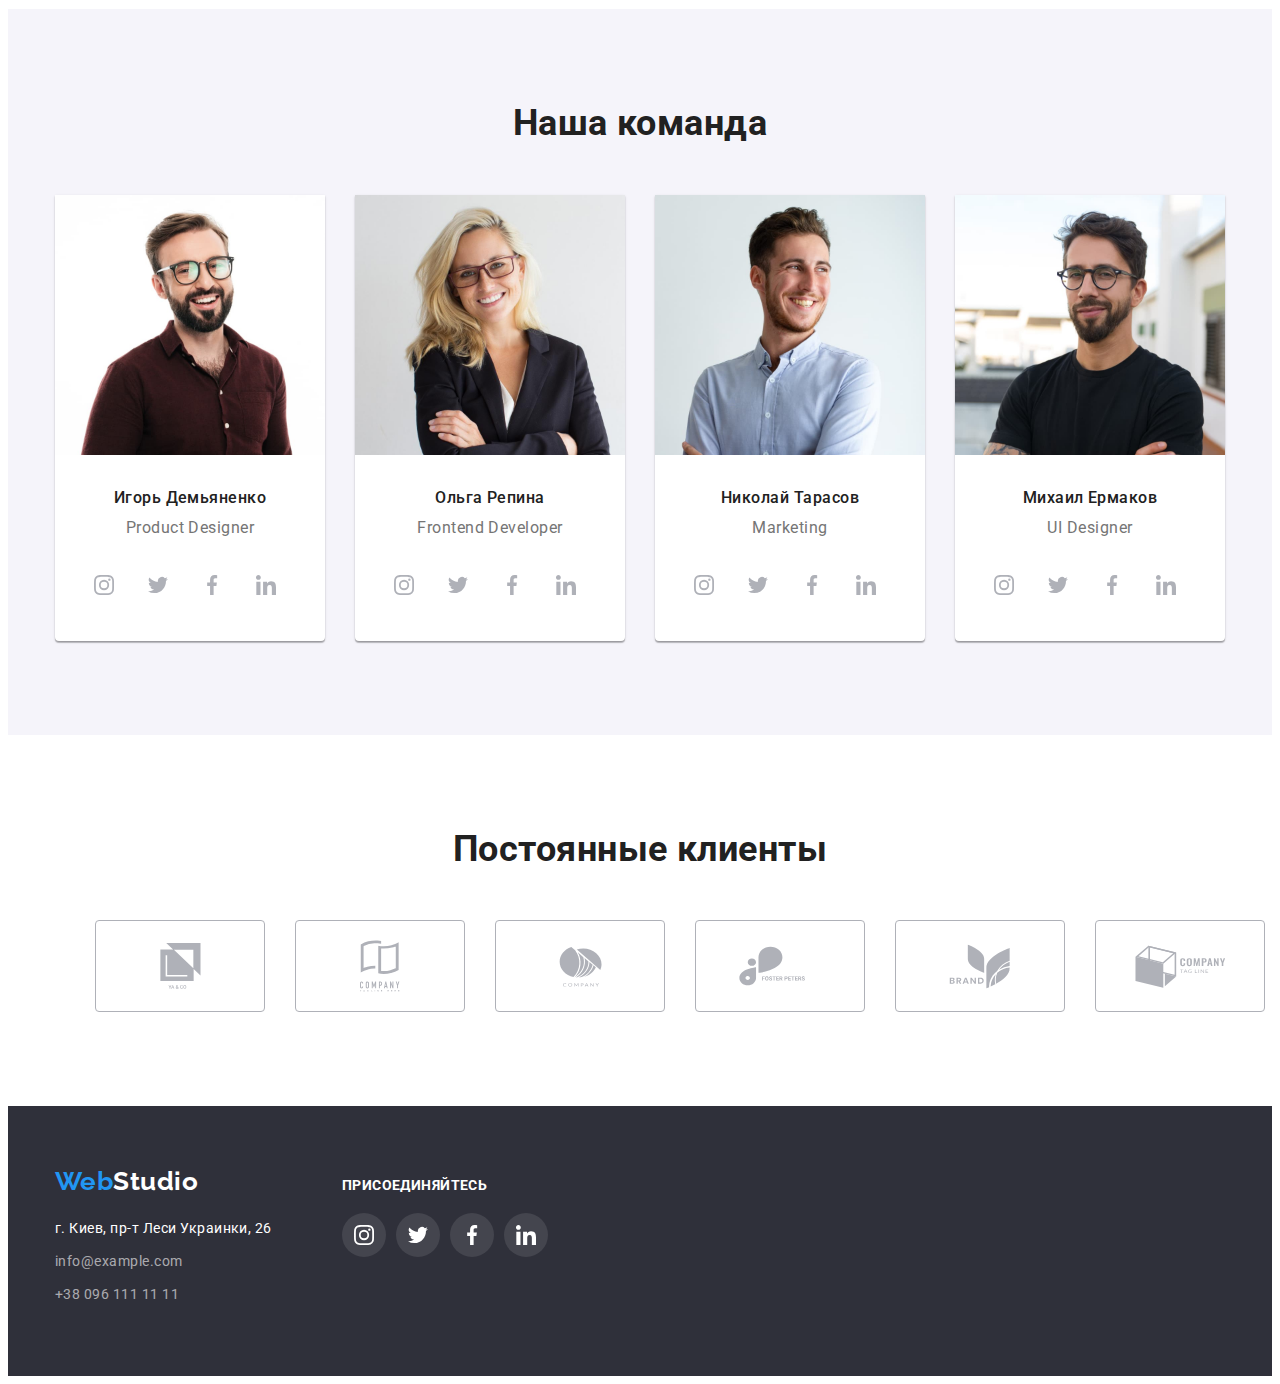
==== commit 1c8b8f24: "update" ====
--- a/index.html
+++ b/index.html
@@ -29,9 +29,11 @@
           >
           <ul class="site-nav list">
             <li class="nav-item">
-              <a href="./index.html" class="link  nav-active">Студия</a>
-            </li>
-            <div class="studio"></div>
+              <a href="./index.html" class="link nav-active nav-active-studio"
+                >Студия</a
+              >
+            </li>
+
             <li class="nav-item">
               <a href="./portfolio.html" class="link">Портфолио</a>
             </li>
@@ -68,11 +70,17 @@
             Эффективные решения <br />
             для вашего бизнеса
           </h1>
-          <button data-modal-open type="button" class="button-general">Заказать услугу</button>
+          <button data-modal-open type="button" class="button-general">
+            Заказать услугу
+          </button>
           <!-- Модальное окно -->
           <div class="backdrop is-hidden" data-modal>
             <div class="modal">
-              <button class="btn-close" data-modal-close type="button"> <svg class="close-svg"><use href="./images/icon/vector.svg"></use></svg> </button>
+              <button class="btn-close" data-modal-close type="button">
+                <svg class="close-svg">
+                  <use href="./images/icon/icons.svg#vector"></use>
+                </svg>
+              </button>
             </div>
           </div>
         </div>
@@ -83,7 +91,11 @@
           <h2 class="opacity">Пункты эфективного бизнеса</h2>
           <ul class="list items-way">
             <li class="li-way icon-antena">
-             <div class="container-tile"> <svg class=""><use href="./images/icon/icons.svg#antenna"></use></svg> </div>
+              <div class="container-tile">
+                <svg class="">
+                  <use href="./images/icon/icons.svg#antenna"></use>
+                </svg>
+              </div>
               <h3 class="subtitle">Внимание к деталям</h3>
               <p class="item">
                 Идейные соображения, а также начало повседневной работы по
@@ -91,7 +103,11 @@
               </p>
             </li>
             <li class="li-way icon-clock">
-            <div class="container-tile"><svg class=""><use href="./images/icon/icons.svg#clock"></use></svg></div> 
+              <div class="container-tile">
+                <svg class="">
+                  <use href="./images/icon/icons.svg#clock"></use>
+                </svg>
+              </div>
               <h3 class="subtitle">Пунктуальность</h3>
               <p class="item">
                 Задача организации, в особенности же рамки и место обучения
@@ -99,7 +115,11 @@
               </p>
             </li>
             <li class="li-way icon-diagram">
-            <div class="container-tile"> <svg class=""><use href="./images/icon/icons.svg#diagram"></use></svg></div>
+              <div class="container-tile">
+                <svg class="">
+                  <use href="./images/icon/icons.svg#diagram"></use>
+                </svg>
+              </div>
               <h3 class="subtitle">Планирование</h3>
               <p class="item">
                 Равным образом консультация с широким активом в значительной
@@ -107,7 +127,11 @@
               </p>
             </li>
             <li class="li-way icon-cosmonavt">
-             <div class="container-tile"> <svg class=""><use href="./images/icon/icons.svg#cosmonavt"></use></svg></div>
+              <div class="container-tile">
+                <svg class="">
+                  <use href="./images/icon/icons.svg#cosmonavt"></use>
+                </svg>
+              </div>
               <h3 class="subtitle">Современные технологии</h3>
               <p class="item">
                 Значимость этих проблем настолько очевидна, что реализация
@@ -124,33 +148,32 @@
           <ul class="list doing-ul">
             <li class="doing-li">
               <div class="doing-bgc">
-                <h3 class="doing-title" >Десктопные приложения</h3>
+                <h3 class="doing-title">Десктопные приложения</h3>
                 <img
-                src="./images/img/coder.jpg"
-                alt="кодирование на планшете"
-                width="370"
-              />
-              </div>
-              
+                  src="./images/img/coder.jpg"
+                  alt="кодирование на планшете"
+                  width="370"
+                />
+              </div>
             </li>
             <li class="doing-li">
               <div class="doing-bgc">
-                 <h3 class="doing-title">Мобильные приложения</h3>
-              <img
-                src="./images/img/format.jpg"
-                alt="оптимизация под мобильную версию на ноутбуке"
-                width="370"
-              />
+                <h3 class="doing-title">Мобильные приложения</h3>
+                <img
+                  src="./images/img/format.jpg"
+                  alt="оптимизация под мобильную версию на ноутбуке"
+                  width="370"
+                />
               </div>
             </li>
             <li class="doing-li">
               <div class="doing-bgc">
                 <h3 class="doing-title">Дизайнерские решения</h3>
-              <img
-                src="./images/img/color.jpg"
-                alt="стилизация на планшете"
-                width="370"
-              />
+                <img
+                  src="./images/img/color.jpg"
+                  alt="стилизация на планшете"
+                  width="370"
+                />
               </div>
             </li>
           </ul>
@@ -170,31 +193,38 @@
               <div class="text-team">
                 <h3 class="name-team">Игорь Демьяненко</h3>
                 <p lang="en" class="item-team">Product Designer</p>
-              
-              
+
                 <ul class="social-team">
-                  <li><a href=""><svg class="logo-social">
-                  <use href="./images/icon/icons.svg#insta"></use>
-                </svg>
-              </a>
-            </li>
-                  <li><a href=""><svg class="logo-social">
-                  <use href="./images/icon/icons.svg#twitter"></use>
-                </svg>
-              </a>
-            </li>
-                  <li><a href=""><svg class="logo-social">
-                  <use href="./images/icon/icons.svg#facebook"></use>
-                </svg>
-              </a>
-            </li>
-                  <li><a href=""> <svg class="logo-social">
-                  <use href="./images/icon/icons.svg#linkin"></use>
-                </svg>
-              </a>
-            </li>
+                  <li>
+                    <a href=""
+                      ><svg class="logo-social">
+                        <use href="./images/icon/icons.svg#insta"></use>
+                      </svg>
+                    </a>
+                  </li>
+                  <li>
+                    <a href=""
+                      ><svg class="logo-social">
+                        <use href="./images/icon/icons.svg#twitter"></use>
+                      </svg>
+                    </a>
+                  </li>
+                  <li>
+                    <a href=""
+                      ><svg class="logo-social">
+                        <use href="./images/icon/icons.svg#facebook"></use>
+                      </svg>
+                    </a>
+                  </li>
+                  <li>
+                    <a href="">
+                      <svg class="logo-social">
+                        <use href="./images/icon/icons.svg#linkin"></use>
+                      </svg>
+                    </a>
+                  </li>
                 </ul>
-                </div>
+              </div>
             </li>
             <li class="team-li">
               <img
@@ -205,27 +235,35 @@
               <div class="text-team">
                 <h3 class="name-team">Ольга Репина</h3>
                 <p lang="en" class="item-team">Frontend Developer</p>
-                      <ul class="social-team">
-                  <li><a href=""><svg class="logo-social">
-                  <use href="./images/icon/icons.svg#insta"></use>
-                </svg>
-              </a>
-            </li>
-                  <li><a href=""><svg class="logo-social">
-                  <use href="./images/icon/icons.svg#twitter"></use>
-                </svg>
-              </a>
-            </li>
-                  <li><a href=""><svg class="logo-social">
-                  <use href="./images/icon/icons.svg#facebook"></use>
-                </svg>
-              </a>
-            </li>
-                  <li><a href=""> <svg class="logo-social">
-                  <use href="./images/icon/icons.svg#linkin"></use>
-                </svg>
-              </a>
-            </li>
+                <ul class="social-team">
+                  <li>
+                    <a href=""
+                      ><svg class="logo-social">
+                        <use href="./images/icon/icons.svg#insta"></use>
+                      </svg>
+                    </a>
+                  </li>
+                  <li>
+                    <a href=""
+                      ><svg class="logo-social">
+                        <use href="./images/icon/icons.svg#twitter"></use>
+                      </svg>
+                    </a>
+                  </li>
+                  <li>
+                    <a href=""
+                      ><svg class="logo-social">
+                        <use href="./images/icon/icons.svg#facebook"></use>
+                      </svg>
+                    </a>
+                  </li>
+                  <li>
+                    <a href="">
+                      <svg class="logo-social">
+                        <use href="./images/icon/icons.svg#linkin"></use>
+                      </svg>
+                    </a>
+                  </li>
                 </ul>
               </div>
             </li>
@@ -235,32 +273,40 @@
                 alt="Marketing"
                 width="270"
               />
-            <div class="text-team">
-              <h3 class="name-team">Николай Тарасов</h3>
-              <p lang="en" class="item-team">Marketing</p>
-                            <ul class="social-team">
-                <li><a href=""><svg class="logo-social">
-                <use href="./images/icon/icons.svg#insta"></use>
-              </svg>
-            </a>
-          </li>
-                <li><a href=""><svg class="logo-social">
-                <use href="./images/icon/icons.svg#twitter"></use>
-              </svg>
-            </a>
-          </li>
-                <li><a href=""><svg class="logo-social">
-                <use href="./images/icon/icons.svg#facebook"></use>
-              </svg>
-            </a>
-          </li>
-                <li><a href=""> <svg class="logo-social">
-                <use href="./images/icon/icons.svg#linkin"></use>
-              </svg>
-            </a>
-          </li>
-              </ul>
-            </div>
+              <div class="text-team">
+                <h3 class="name-team">Николай Тарасов</h3>
+                <p lang="en" class="item-team">Marketing</p>
+                <ul class="social-team">
+                  <li>
+                    <a href=""
+                      ><svg class="logo-social">
+                        <use href="./images/icon/icons.svg#insta"></use>
+                      </svg>
+                    </a>
+                  </li>
+                  <li>
+                    <a href=""
+                      ><svg class="logo-social">
+                        <use href="./images/icon/icons.svg#twitter"></use>
+                      </svg>
+                    </a>
+                  </li>
+                  <li>
+                    <a href=""
+                      ><svg class="logo-social">
+                        <use href="./images/icon/icons.svg#facebook"></use>
+                      </svg>
+                    </a>
+                  </li>
+                  <li>
+                    <a href="">
+                      <svg class="logo-social">
+                        <use href="./images/icon/icons.svg#linkin"></use>
+                      </svg>
+                    </a>
+                  </li>
+                </ul>
+              </div>
             </li>
             <li class="team-li">
               <img
@@ -268,31 +314,39 @@
                 alt="UI Designer"
                 width="270"
               />
-            <div class="text-team">
-              <h3 class="name-team">Михаил Ермаков</h3>
-              <p lang="en" class="item-team">UI Designer</p>
-                            <ul class="social-team">
-                <li><a href=""><svg class="logo-social">
-                <use href="./images/icon/icons.svg#insta"></use>
-              </svg>
-            </a>
-          </li>
-                <li><a href=""><svg class="logo-social">
-                <use href="./images/icon/icons.svg#twitter"></use>
-              </svg>
-            </a>
-          </li>
-                <li><a href=""><svg class="logo-social">
-                <use href="./images/icon/icons.svg#facebook"></use>
-              </svg>
-            </a>
-          </li>
-                <li><a href=""> <svg class="logo-social">
-                <use href="./images/icon/icons.svg#linkin"></use>
-              </svg>
-            </a>
-          </li>
-              </ul>
+              <div class="text-team">
+                <h3 class="name-team">Михаил Ермаков</h3>
+                <p lang="en" class="item-team">UI Designer</p>
+                <ul class="social-team">
+                  <li>
+                    <a href=""
+                      ><svg class="logo-social">
+                        <use href="./images/icon/icons.svg#insta"></use>
+                      </svg>
+                    </a>
+                  </li>
+                  <li>
+                    <a href=""
+                      ><svg class="logo-social">
+                        <use href="./images/icon/icons.svg#twitter"></use>
+                      </svg>
+                    </a>
+                  </li>
+                  <li>
+                    <a href=""
+                      ><svg class="logo-social">
+                        <use href="./images/icon/icons.svg#facebook"></use>
+                      </svg>
+                    </a>
+                  </li>
+                  <li>
+                    <a href="">
+                      <svg class="logo-social">
+                        <use href="./images/icon/icons.svg#linkin"></use>
+                      </svg>
+                    </a>
+                  </li>
+                </ul>
               </div>
             </li>
           </ul>
@@ -302,26 +356,44 @@
       <section class="section">
         <div class="container">
           <h2 class="always-clines">Постоянные клиенты</h2>
-          
+
           <ul class="wrapper-container">
-            <li class="clines-container"><a href=""><svg class="clines yaco">
-                  <use href="./images/icon/icons.svg#yaco"></use>
-                </svg></a></li>
-            <li class="clines-container"><a href=""><svg class="clines company-here">
-                  <use href="./images/icon/icons.svg#company-here"></use>
-                </svg></a></li>
-            <li class="clines-container"><a href=""><svg class="clines company">
-                  <use href="./images/icon/icons.svg#company"></use>
-                </svg></a></li>
-            <li class="clines-container"><a href=""> <svg class="clines foster-peters">
-                  <use href="./images/icon/icons.svg#foster-peters"></use>
-                </svg></a></li>
-            <li class="clines-container"><a href=""><svg class="clines brand">
-                  <use href="./images/icon/icons.svg#brand"></use>
-                </svg></a></li>
-            <li class="clines-container"><a href=""><svg class="clines tag-line">
-                  <use href="./images/icon/icons.svg#tag-line"></use>
-                </svg></a></li>
+            <li class="clines-container">
+              <a href=""
+                ><svg class="clines yaco">
+                  <use href="./images/icon/icons.svg#yaco"></use></svg
+              ></a>
+            </li>
+            <li class="clines-container">
+              <a href=""
+                ><svg class="clines company-here">
+                  <use href="./images/icon/icons.svg#company-here"></use></svg
+              ></a>
+            </li>
+            <li class="clines-container">
+              <a href=""
+                ><svg class="clines company">
+                  <use href="./images/icon/icons.svg#company"></use></svg
+              ></a>
+            </li>
+            <li class="clines-container">
+              <a href="">
+                <svg class="clines foster-peters">
+                  <use href="./images/icon/icons.svg#foster-peters"></use></svg
+              ></a>
+            </li>
+            <li class="clines-container">
+              <a href=""
+                ><svg class="clines brand">
+                  <use href="./images/icon/icons.svg#brand"></use></svg
+              ></a>
+            </li>
+            <li class="clines-container">
+              <a href=""
+                ><svg class="clines tag-line">
+                  <use href="./images/icon/icons.svg#tag-line"></use></svg
+              ></a>
+            </li>
           </ul>
         </div>
       </section>
@@ -331,57 +403,65 @@
       <div class="container">
         <div class="footer-container">
           <div>
-          <a href="./index.html" class="logo"
-          ><span class="logo-part">Web</span
-          ><span class="logo-low">Studio</span></a
-        >
-        <ul class="contact-footer list">
-          <li class="map-li">
-            <a
-              href="https://www.google.com.ua/maps/place/%D0%B1%D1%83%D0%BB.+%D0%9B%D0%B5%D1%81%D0%B8+%D0%A3%D0%BA%D1%80%D0%B0%D0%B8%D0%BD%D0%BA%D0%B8,+26,+%D0%9A%D0%B8%D0%B5%D0%B2,+02000/@50.4265807,30.5361971,17z/data=!3m1!4b1!4m5!3m4!1s0x40d4cf0e033ecbe9:0x57a4dffefec77da0!8m2!3d50.4265807!4d30.5383858?hl=ru"
-              target="_blank"
-              rel="noopener noreferrer"
-              class="map"
-              >г. Киев, пр-т Леси Украинки, 26</a
+            <a href="./index.html" class="logo"
+              ><span class="logo-part">Web</span
+              ><span class="logo-low">Studio</span></a
             >
-          </li>
-          <li class="info-li">
-            <a href="mailto:info@example.com" class="info-footer"
-              >info@example.com</a
-            >
-          </li>
-          <li class="info-li">
-            <a href="tel:+380961111111" class="info-footer"
-              >+38 096 111 11 11</a
-            >
-          </li>         
-        </ul>
-      </div>
-      <div class="join-container">
-                     <h2 class="injoin">присоединяйтесь</h2>
-             <ul class="icon-footer">
-              <li><a href=""><svg>
-            <use href="./images/icon/icons.svg#insta"></use>
-          </svg>
-        </a>
-      </li>
-              <li><a href=""><svg>
-            <use href="./images/icon/icons.svg#twitter"></use>
-          </svg>
-        </a>
-      </li>
-              <li><a href=""> <svg>
-            <use href="./images/icon/icons.svg#facebook"></use>
-          </svg>
-        </a>
-      </li>
-              <li><a href=""><svg>
-            <use href="./images/icon/icons.svg#linkin"></use>
-          </svg>
-        </a>
-      </li>
-        </ul>
-        </div>
+            <ul class="contact-footer list">
+              <li class="map-li">
+                <a
+                  href="https://www.google.com.ua/maps/place/%D0%B1%D1%83%D0%BB.+%D0%9B%D0%B5%D1%81%D0%B8+%D0%A3%D0%BA%D1%80%D0%B0%D0%B8%D0%BD%D0%BA%D0%B8,+26,+%D0%9A%D0%B8%D0%B5%D0%B2,+02000/@50.4265807,30.5361971,17z/data=!3m1!4b1!4m5!3m4!1s0x40d4cf0e033ecbe9:0x57a4dffefec77da0!8m2!3d50.4265807!4d30.5383858?hl=ru"
+                  target="_blank"
+                  rel="noopener noreferrer"
+                  class="map"
+                  >г. Киев, пр-т Леси Украинки, 26</a
+                >
+              </li>
+              <li class="info-li">
+                <a href="mailto:info@example.com" class="info-footer"
+                  >info@example.com</a
+                >
+              </li>
+              <li class="info-li">
+                <a href="tel:+380961111111" class="info-footer"
+                  >+38 096 111 11 11</a
+                >
+              </li>
+            </ul>
+          </div>
+          <div class="join-container">
+            <h2 class="injoin">присоединяйтесь</h2>
+            <ul class="icon-footer">
+              <li>
+                <a href=""
+                  ><svg>
+                    <use href="./images/icon/icons.svg#insta"></use>
+                  </svg>
+                </a>
+              </li>
+              <li>
+                <a href=""
+                  ><svg>
+                    <use href="./images/icon/icons.svg#twitter"></use>
+                  </svg>
+                </a>
+              </li>
+              <li>
+                <a href="">
+                  <svg>
+                    <use href="./images/icon/icons.svg#facebook"></use>
+                  </svg>
+                </a>
+              </li>
+              <li>
+                <a href=""
+                  ><svg>
+                    <use href="./images/icon/icons.svg#linkin"></use>
+                  </svg>
+                </a>
+              </li>
+            </ul>
+          </div>
         </div>
       </div>
     </footer>
--- a/css/styles.css
+++ b/css/styles.css
@@ -87,31 +87,47 @@
     line-height: 1.14;
     letter-spacing: 0.02em;
     margin-left: 93px;
-}
-.studio {
+    color: #212121;
+}
+.site-nav a {
+  transition: color 250ms cubic-bezier(0.4, 0, 0.2, 1);
+}
+.nav-active-studio::after {
+  content: '';
+  display: block;
   position: absolute;
-  bottom: -1px;
+  bottom: -2px;
   background-color: #2196F3;
   width: 48px;
   height: 4px;
   border-radius: 2px;
   border: none;
-}
-.portfolio-line {
-    position: absolute;
-    bottom: 0;
-    right: 117px;
-      background-color: #2196F3;
-      width: 78px;
-      height: 4px;
-      border-radius: 2px;
-      border: none;
+  transition: transform 250ms cubic-bezier(0.4, 0, 0.2, 1);
+}
+
+.nav-active-studio:hover::after {
+  transform:scaleX(0.5);
+}
+.nav-active-portfolio::after {
+  display: block;
+  content: '';
+  position: absolute;
+  bottom: -1px;
+  background-color: #2196F3;
+  width: 78px;
+  height: 4px;
+  border-radius: 2px;
+  border: none;
+  transition: transform 250ms cubic-bezier(0.4, 0, 0.2, 1);
+}
+.nav-active-portfolio:hover::after {
+  transform: scaleX(0.5);
 }
 .site-nav .nav-item:not(:last-child) {
 margin-right: 50px;
 }
-.site-nav .link:hover,
-.site-nav .link:focus {
+.site-nav a:hover,
+.site-nav a:focus {
   color:var(--accent-color);
 }
 .site-nav .link {
@@ -191,6 +207,8 @@
   color: var(--item-contact);
   display: flex;
   align-items: center;
+
+  transition: color 250ms cubic-bezier(0.4, 0, 0.2, 1);
 }
 /* Hero */
 
@@ -293,7 +311,7 @@
   width: 100%;
   height: 70px;
   position: absolute;
-  bottom: 0;
+  bottom: 3px;
   background: rgba(47, 48, 58, 0.8);
 }
 .doing-title {
@@ -380,6 +398,8 @@
   height: 44px;
   cursor: pointer;
   margin-top: 16px;
+
+  transition: fill, background-color 250ms cubic-bezier(0.4, 0, 0.2, 1);
 }
 .social-team li {
   margin-right: 10px;
@@ -419,11 +439,14 @@
   border: 1px solid #AFB1B8;
   border-radius: 4px;
   justify-content: center;
+
+  transition: border 250ms cubic-bezier(0.4, 0, 0.2, 1);
 }
 .clines  {
   width: 41px;
   height: 46px;
   fill:#afb1b8 ;
+  transition: fill 250ms cubic-bezier(0.4, 0, 0.2, 1);
 }
 .clines-container:hover, .clines-container a:focus {
   border: 1px solid var(--accent-color);
@@ -436,6 +459,7 @@
         display: flex;
         justify-content: center;
         align-items: center;
+
 }
 
 .clines-container:hover svg, .clines-container a:focus svg {
@@ -486,6 +510,8 @@
   text-decoration: none;
   font-size: 14px;
   line-height: 1.7;
+
+  transition: color 250ms cubic-bezier(0.4, 0, 0.2, 1);
     
 }
 .map-li {
@@ -497,6 +523,7 @@
   font-size: 14px;
   line-height: 1.7;
 
+  transition: color 250ms cubic-bezier(0.4, 0, 0.2, 1);
 }
 .info-li {
   margin-top: 9px;
@@ -548,6 +575,10 @@
   width: 44px;
   fill: var(--primary-bg-color);
   background-color:rgba(255, 255, 255, 0.1);
+
+  transition: fill, background-color 250ms cubic-bezier(0.4, 0, 0.2, 1);
+
+  
 }
 .icon-footer svg:hover,
 .icon-footer a:focus svg {
@@ -592,6 +623,10 @@
   width: 30px;
   height: 30px;
   background-color: #fff;
+  display: flex;
+  justify-content: center;
+  align-items: center;
+  z-index: 20;
 }
 .close-svg {
   position: absolute;
@@ -608,6 +643,8 @@
   width: 100%;
   height: 100%;
   background-color: rgba(0, 0, 0, 0.2);
+  z-index: 1;
+  transition: opacity 250ms cubic-bezier(0.4, 0, 0.2, 1);
 }
 .modal {
   position: absolute;
@@ -633,6 +670,10 @@
   font-size: 16px;
   line-height: 1.6;
   text-align: center;
+
+  transition-property: background-color;
+    transition-duration: 250ms;
+    transition-timing-function: cubic-bezier(0.4, 0, 0.2, 1);
 }
 .secondary-button:hover,
 .secondary-button:focus {
@@ -685,6 +726,9 @@
 
   .li-portfolio {
  width: 370px;
+
+ transition: box-shadow 250ms cubic-bezier(0.4, 0, 0.2, 1);
+
         }
   .li-portfolio:nth-child(3n){
 margin-right: 0;
@@ -707,14 +751,15 @@
   }
  
 .li-portfolio:hover .portfolio-p {
-  opacity: 1;
+  transform: translateY(0);
 }
 .li-portfolio:hover .portfolio-fon::before {
-  opacity: 1;
+  transform: translateY(0);
 }
 
 .portfolio-fon {
   position: relative;
+  overflow: hidden;
 }
 .portfolio-fon::before {
   content: '';
@@ -724,16 +769,23 @@
     position: absolute;
     bottom: 0;
     background: rgba(33, 150, 243, 0.9);
-    opacity: 0;
+    transform: translateY(101%);
+
+    transition: transform 250ms cubic-bezier(0.4, 0, 0.2, 1);
   }
   .portfolio-p {
     position: absolute;
-    top: 50%;
-    left: 50%;
-    transform: translate(-50%, -50%);
+    top: 0;
+    transform: translateY(101%);
     color: #FFFFFF;
     display: flex;
-    opacity: 0;
+    width: 100%;
+    height: 100%;
+    font-size: 18px;
+    line-height: 1.55;
+    padding: 63px 24px;
+
+    transition: transform 250ms cubic-bezier(0.4, 0, 0.2, 1);
   }
 
 /* основной color: #212121; */
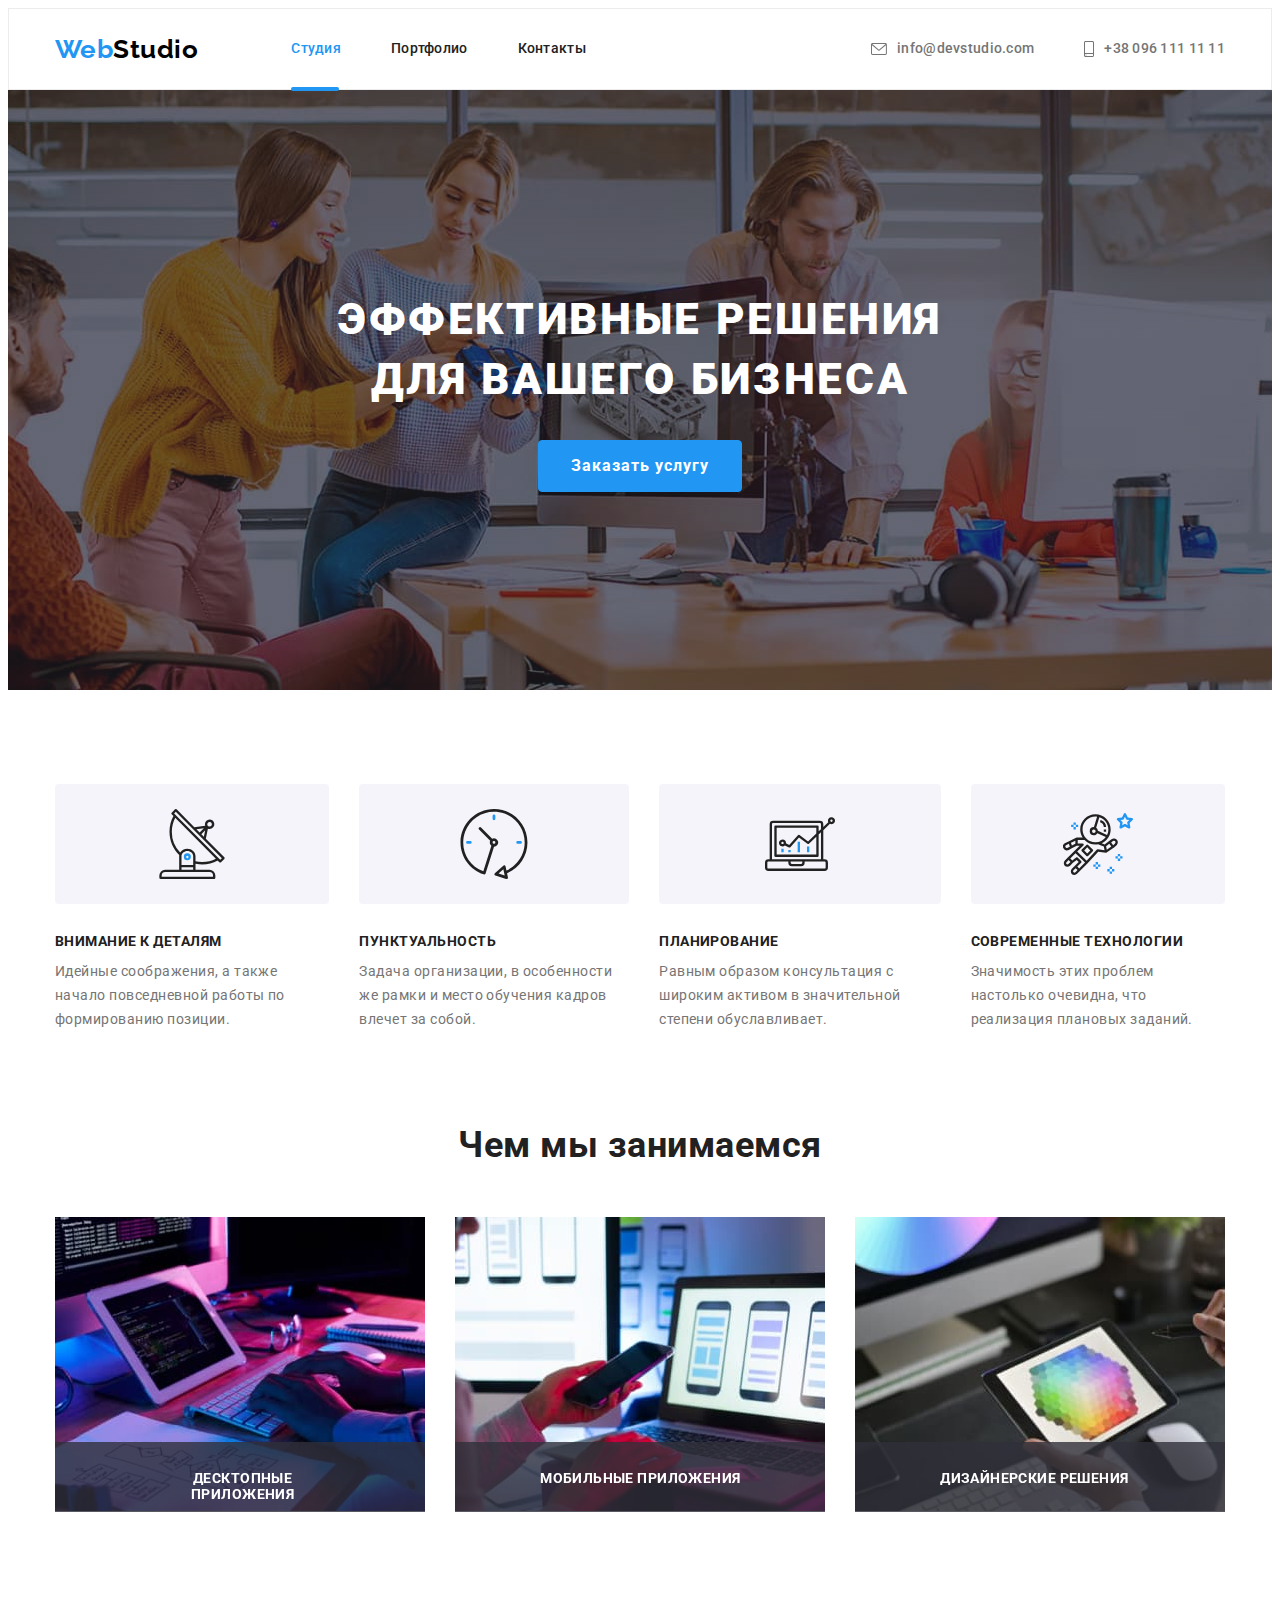
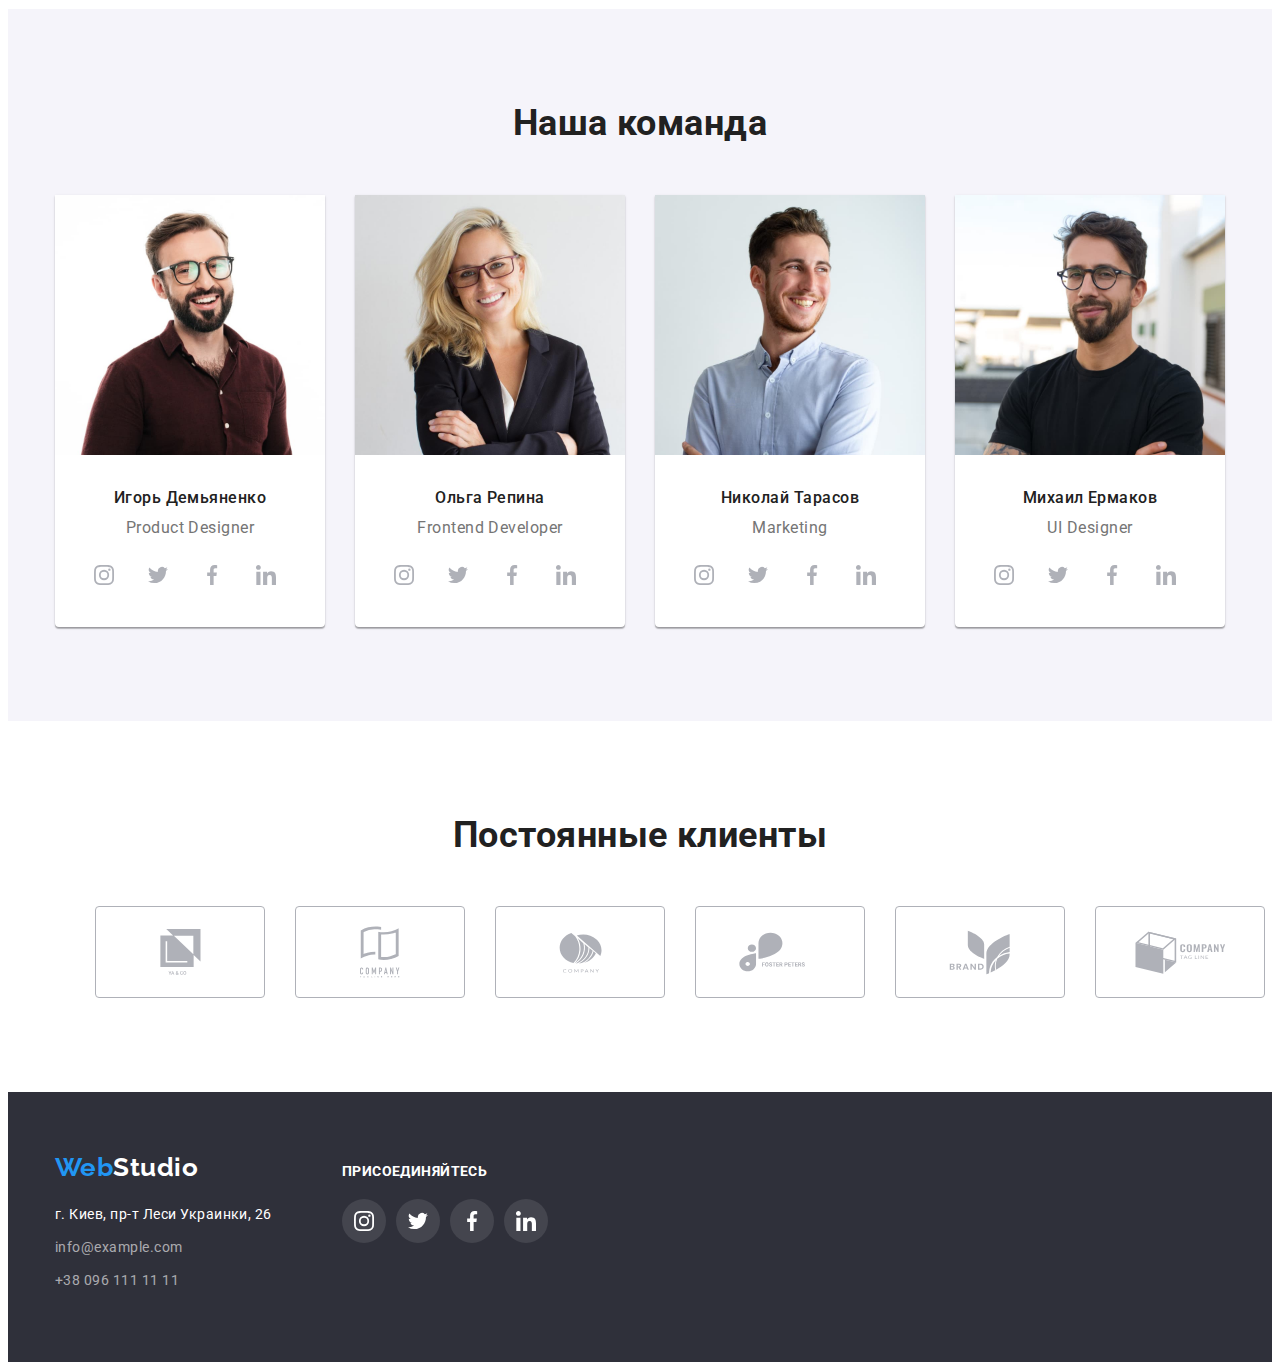
==== commit 1d5a36e2: "update" ====
--- a/index.html
+++ b/index.html
@@ -196,29 +196,29 @@
 
                 <ul class="social-team">
                   <li>
-                    <a href=""
-                      ><svg class="logo-social">
+                    <a class="logo-social" href=""
+                      ><svg>
                         <use href="./images/icon/icons.svg#insta"></use>
                       </svg>
                     </a>
                   </li>
                   <li>
-                    <a href=""
-                      ><svg class="logo-social">
+                    <a class="logo-social" href=""
+                      ><svg>
                         <use href="./images/icon/icons.svg#twitter"></use>
                       </svg>
                     </a>
                   </li>
                   <li>
-                    <a href=""
-                      ><svg class="logo-social">
+                    <a class="logo-social" href=""
+                      ><svg>
                         <use href="./images/icon/icons.svg#facebook"></use>
                       </svg>
                     </a>
                   </li>
                   <li>
-                    <a href="">
-                      <svg class="logo-social">
+                    <a class="logo-social" href="">
+                      <svg>
                         <use href="./images/icon/icons.svg#linkin"></use>
                       </svg>
                     </a>
@@ -237,29 +237,29 @@
                 <p lang="en" class="item-team">Frontend Developer</p>
                 <ul class="social-team">
                   <li>
-                    <a href=""
-                      ><svg class="logo-social">
+                    <a class="logo-social" href=""
+                      ><svg>
                         <use href="./images/icon/icons.svg#insta"></use>
                       </svg>
                     </a>
                   </li>
                   <li>
-                    <a href=""
-                      ><svg class="logo-social">
+                    <a class="logo-social" href=""
+                      ><svg >
                         <use href="./images/icon/icons.svg#twitter"></use>
                       </svg>
                     </a>
                   </li>
                   <li>
-                    <a href=""
-                      ><svg class="logo-social">
+                    <a class="logo-social" href=""
+                      ><svg >
                         <use href="./images/icon/icons.svg#facebook"></use>
                       </svg>
                     </a>
                   </li>
                   <li>
-                    <a href="">
-                      <svg class="logo-social">
+                    <a class="logo-social" href="">
+                      <svg >
                         <use href="./images/icon/icons.svg#linkin"></use>
                       </svg>
                     </a>
@@ -278,29 +278,29 @@
                 <p lang="en" class="item-team">Marketing</p>
                 <ul class="social-team">
                   <li>
-                    <a href=""
-                      ><svg class="logo-social">
+                    <a class="logo-social" href=""
+                      ><svg>
                         <use href="./images/icon/icons.svg#insta"></use>
                       </svg>
                     </a>
                   </li>
                   <li>
-                    <a href=""
-                      ><svg class="logo-social">
+                    <a class="logo-social" href=""
+                      ><svg >
                         <use href="./images/icon/icons.svg#twitter"></use>
                       </svg>
                     </a>
                   </li>
                   <li>
-                    <a href=""
-                      ><svg class="logo-social">
+                    <a class="logo-social" href=""
+                      ><svg>
                         <use href="./images/icon/icons.svg#facebook"></use>
                       </svg>
                     </a>
                   </li>
                   <li>
-                    <a href="">
-                      <svg class="logo-social">
+                    <a class="logo-social" href="">
+                      <svg>
                         <use href="./images/icon/icons.svg#linkin"></use>
                       </svg>
                     </a>
@@ -319,29 +319,29 @@
                 <p lang="en" class="item-team">UI Designer</p>
                 <ul class="social-team">
                   <li>
-                    <a href=""
-                      ><svg class="logo-social">
+                    <a class="logo-social" href=""
+                      ><svg>
                         <use href="./images/icon/icons.svg#insta"></use>
                       </svg>
                     </a>
                   </li>
                   <li>
-                    <a href=""
-                      ><svg class="logo-social">
+                    <a class="logo-social" href=""
+                      ><svg>
                         <use href="./images/icon/icons.svg#twitter"></use>
                       </svg>
                     </a>
                   </li>
                   <li>
-                    <a href=""
-                      ><svg class="logo-social">
+                    <a class="logo-social" href=""
+                      ><svg>
                         <use href="./images/icon/icons.svg#facebook"></use>
                       </svg>
                     </a>
                   </li>
                   <li>
-                    <a href="">
-                      <svg class="logo-social">
+                    <a class="logo-social" href="">
+                      <svg >
                         <use href="./images/icon/icons.svg#linkin"></use>
                       </svg>
                     </a>
--- a/css/styles.css
+++ b/css/styles.css
@@ -382,24 +382,29 @@
   font-size: 16px;
   line-height: 19px;
   margin-top: 0;
-  margin-bottom: 10px;
+  
 }
 .social-team {
   list-style: none;
   display: flex;
   justify-content: center;
   padding: 0;
+  margin-top: 16px;
  
 }
 .logo-social {
+  display: block;
   border-radius: 50%;
-  fill:#afb1b8;
+  fill: #afb1b8;
   width: 44px;
   height: 44px;
   cursor: pointer;
-  margin-top: 16px;
 
   transition: fill, background-color 250ms cubic-bezier(0.4, 0, 0.2, 1);
+}
+.logo-social svg {
+  width: inherit;
+  height: inherit;
 }
 .social-team li {
   margin-right: 10px;
